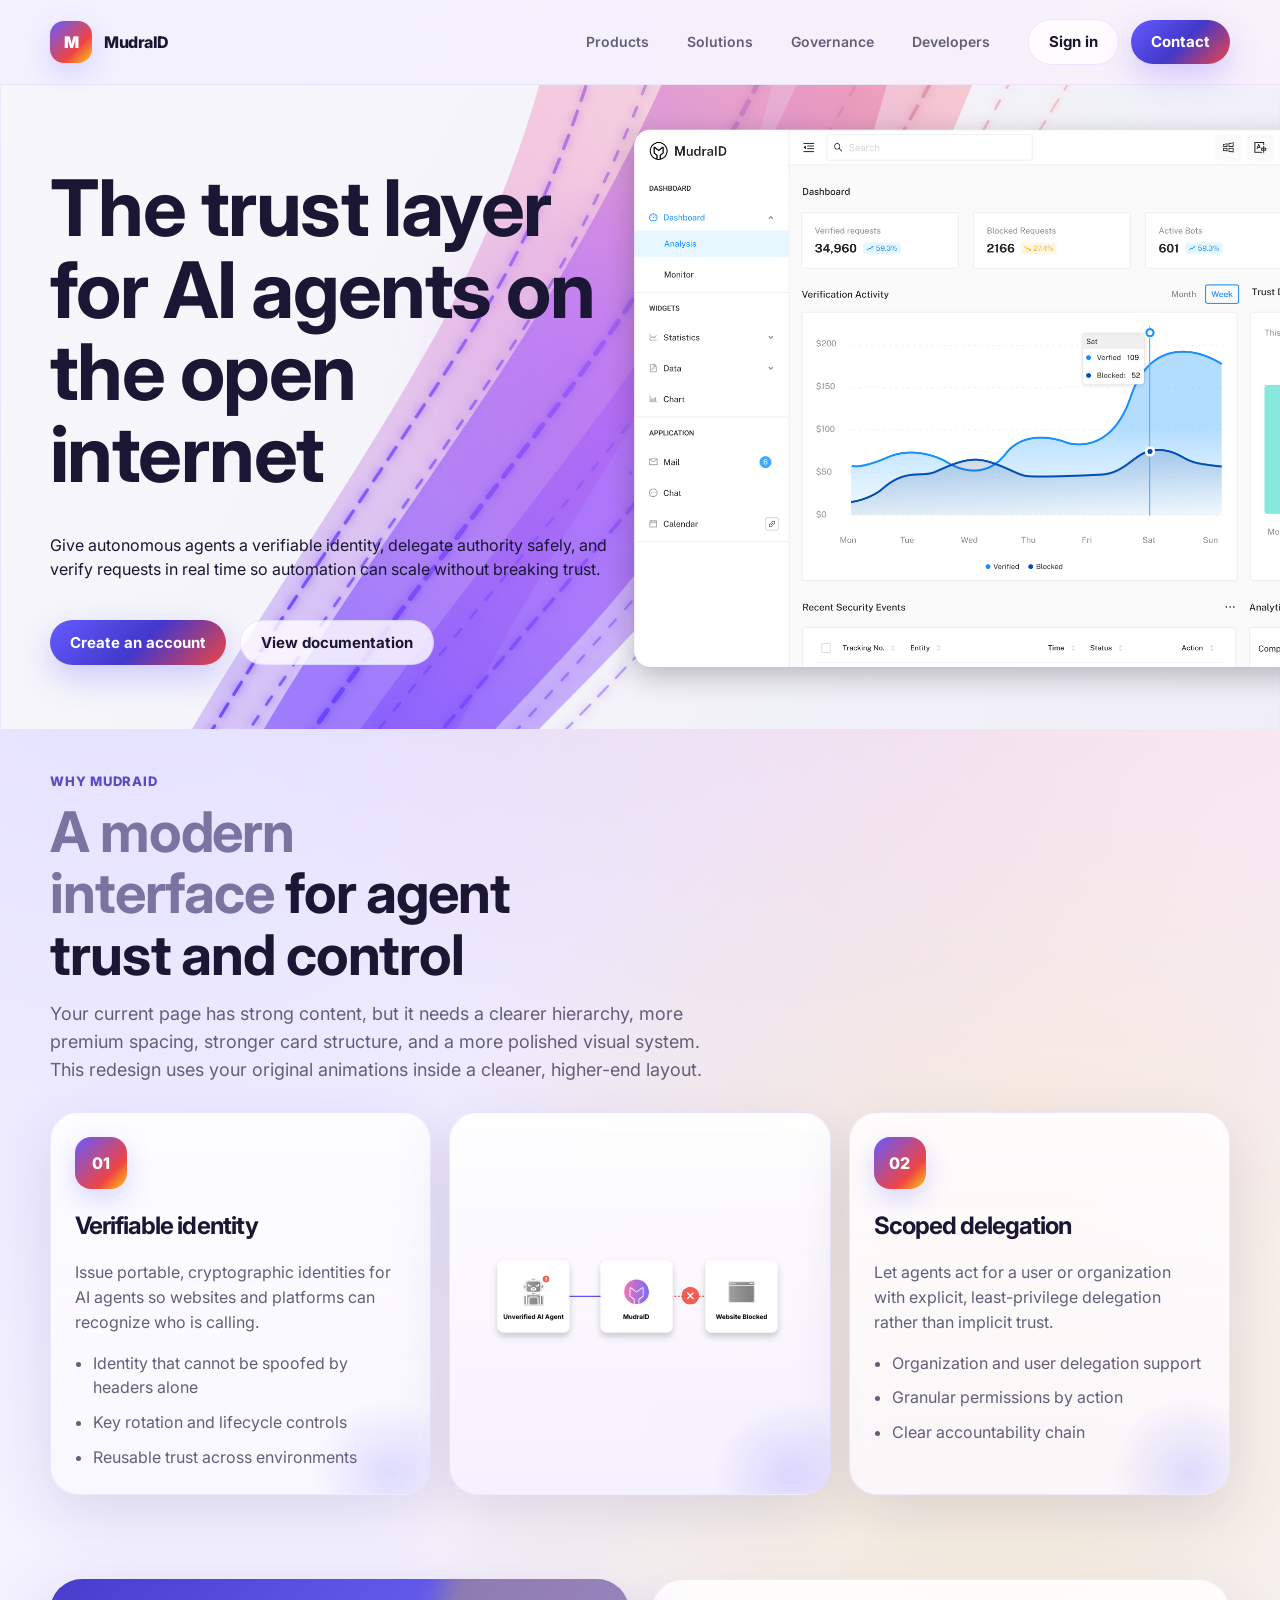
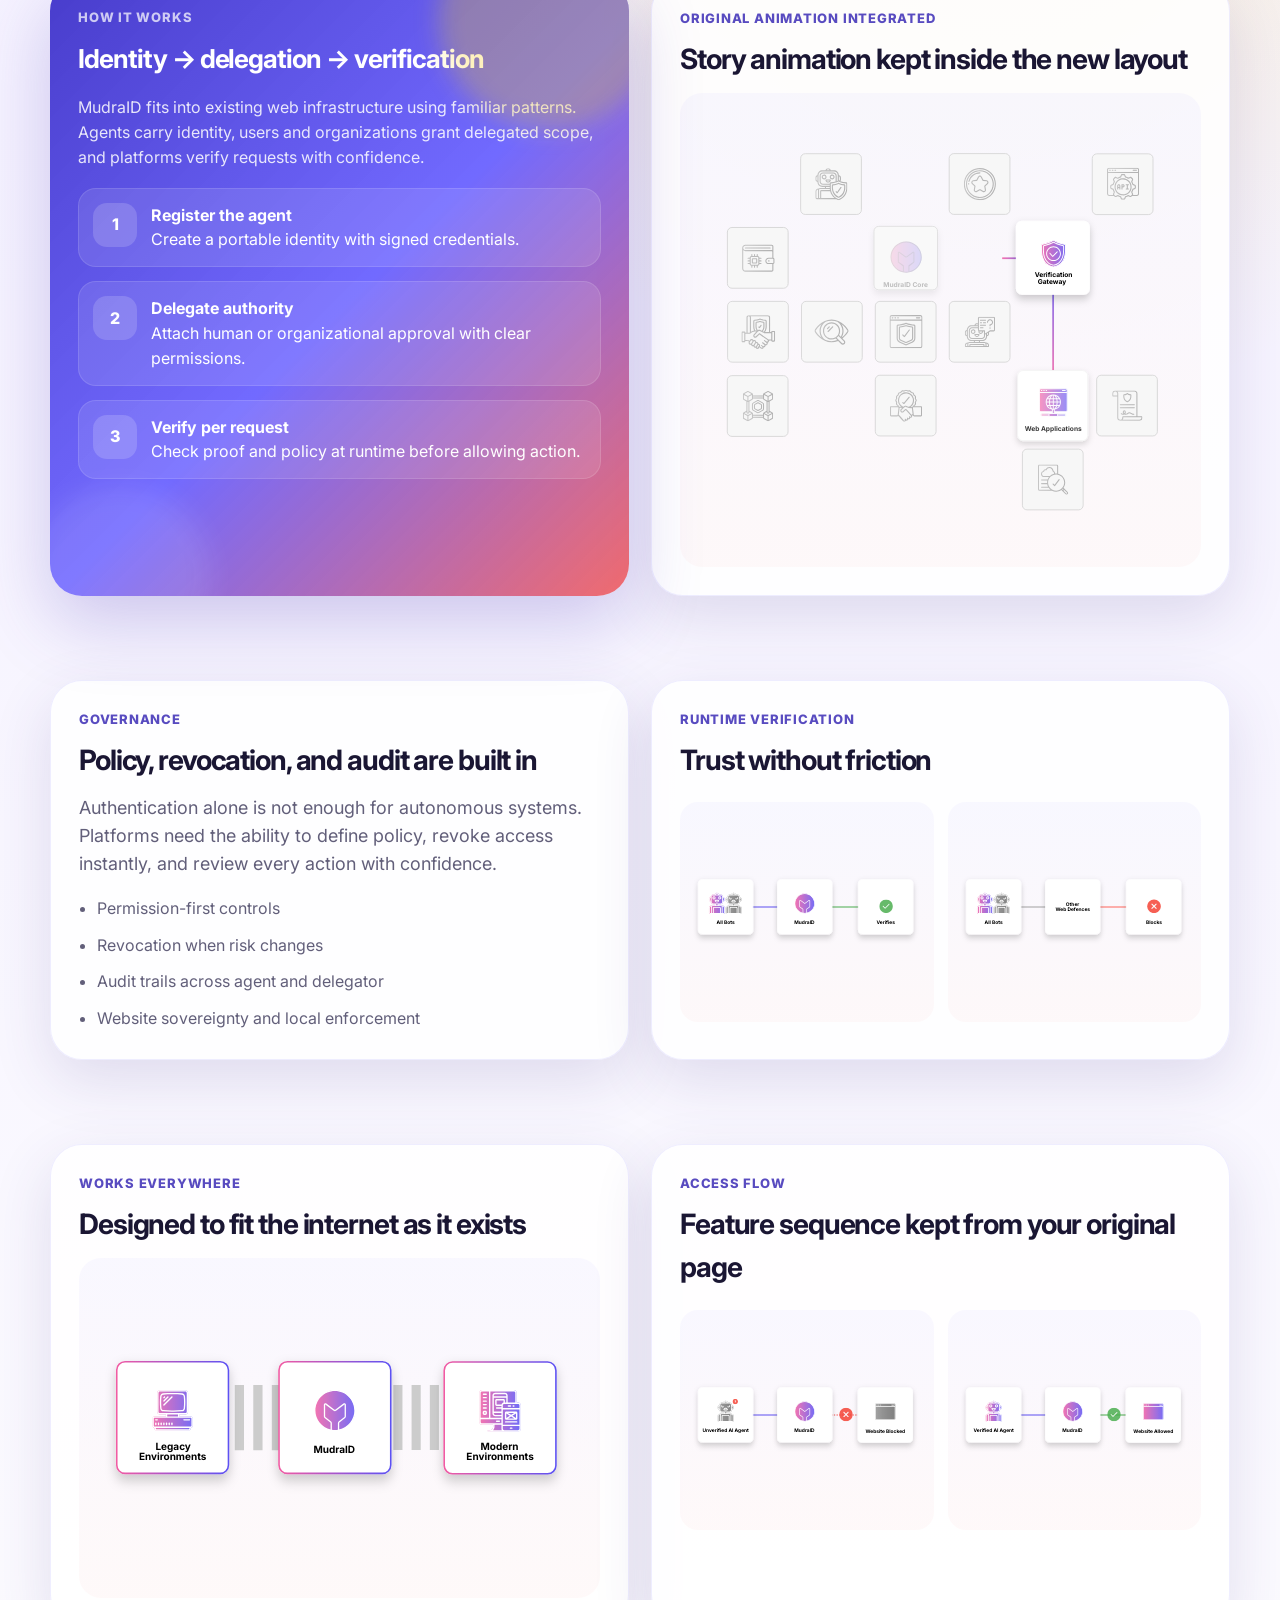
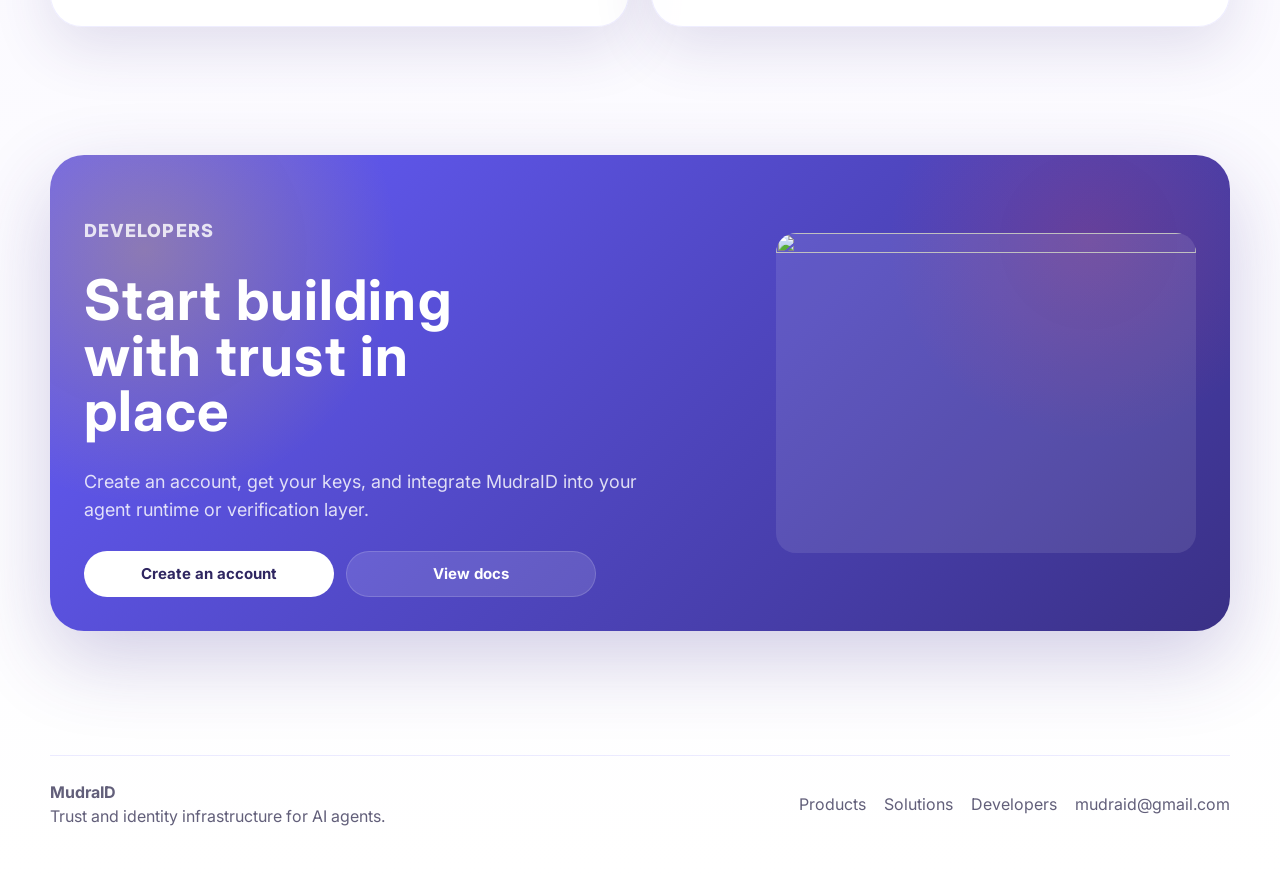
==== index.html @ 8b779e25 "add vesion 2" ====
<!DOCTYPE html>
<html lang="en">
<head>
  <meta charset="UTF-8" />
  <meta name="viewport" content="width=device-width, initial-scale=1.0" />
  <title>MudraID – Trust and identity infrastructure for AI agents</title>
  <meta name="description" content="Enable autonomous systems to prove who they are, what they can do, and who they represent." />
  <link rel="preconnect" href="https://fonts.googleapis.com">
  <link rel="preconnect" href="https://fonts.gstatic.com" crossorigin>
  <link href="https://fonts.googleapis.com/css2?family=Inter:wght@400;500;600;700;800;900&display=swap" rel="stylesheet">
  <link rel="stylesheet" href="new_css.css">
</head>
<body>
  <div class="site-shell">
    <div class="grid-lines" aria-hidden="true"></div>

    <header class="site-header">
      <div class="container site-header-inner">
        <a href="#" class="brand" aria-label="MudraID home">
          <span class="brand-mark">M</span>
          <span>MudraID</span>
        </a>

        <nav class="nav" aria-label="Main navigation">
          <a href="#products">Products</a>
          <a href="#solutions">Solutions</a>
          <a href="#governance">Governance</a>
          <a href="#developers">Developers</a>
        </nav>

        <div class="nav-actions">
          <a href="#signin" class="btn btn-secondary">Sign in</a>
          <a href="#contact" class="btn btn-primary">Contact</a>
        </div>
      </div>
    </header>

    <main>
      <section class="hero">
        <div class="hero-bg-ribbons" aria-hidden="true">
          <img src="modern_hero_ribbons.svg" alt="">
        </div>
        <img src="Frame 808 (4).png" alt="" class="hero-image-right" aria-hidden="true">
        <div class="container hero-layout">
          <div>
            <!-- <span class="eyebrow">AI Agent Identity Infrastructure</span> -->
            <h1>The trust layer for AI agents on the open internet</h1>
            <p class="lead">Give autonomous agents a verifiable identity, delegate authority safely, and verify requests in real time so automation can scale without breaking trust.</p>

            <div class="hero-actions">
              <a href="#signup" class="btn btn-primary">Create an account</a>
              <a href="#docs" class="btn btn-secondary">View documentation</a>
            </div>

            <!-- <div class="hero-proof">
              <div class="proof-card">
                <strong>Identity</strong>
                <span>Cryptographic identity for every agent</span>
              </div>
              <div class="proof-card">
                <strong>Delegation</strong>
                <span>Scoped authority for users and orgs</span>
              </div>
              <div class="proof-card">
                <strong>Verification</strong>
                <span>Signed, auditable requests at runtime</span>
              </div>
            </div> -->
          </div>


        </div>
      </section>

      <section class="section" id="products">
        <div class="container">
          <div class="section-head">
            <p class="section-kicker">Why MudraID</p>
            <h2><span class="light">A modern interface</span> for agent trust and control</h2>
            <p class="section-copy">Your current page has strong content, but it needs a clearer hierarchy, more premium spacing, stronger card structure, and a more polished visual system. This redesign uses your original animations inside a cleaner, higher-end layout.</p>
          </div>

          <div class="feature-grid">
            <article class="feature-card">
              <div class="feature-icon">01</div>
              <h3>Verifiable identity</h3>
              <p>Issue portable, cryptographic identities for AI agents so websites and platforms can recognize who is calling.</p>
              <ul>
                <li>Identity that cannot be spoofed by headers alone</li>
                <li>Key rotation and lifecycle controls</li>
                <li>Reusable trust across environments</li>
              </ul>
            </article>

            <article class="feature-card feature-card-visual">
              <object data="assets/animations/Section%203%20A.svg" type="image/svg+xml" class="feature-inline-animation" aria-label="Unverified AI Agent to MudraID to Website Allowed flow diagram"></object>
            </article>

            <article class="feature-card">
              <div class="feature-icon">02</div>
              <h3>Scoped delegation</h3>
              <p>Let agents act for a user or organization with explicit, least-privilege delegation rather than implicit trust.</p>
              <ul>
                <li>Organization and user delegation support</li>
                <li>Granular permissions by action</li>
                <li>Clear accountability chain</li>
              </ul>
            </article>
          </div>
        </div>
      </section>

      <section class="section" id="solutions">
        <div class="container split">
          <div class="showcase">
            <p class="section-kicker" style="color: rgba(255,255,255,0.72); margin-bottom: 12px;">How it works</p>
            <h3>Identity → delegation → verification</h3>
            <p>MudraID fits into existing web infrastructure using familiar patterns. Agents carry identity, users and organizations grant delegated scope, and platforms verify requests with confidence.</p>
            <div class="steps">
              <div class="step">
                <div class="step-no">1</div>
                <div>
                  <strong>Register the agent</strong>
                  <div>Create a portable identity with signed credentials.</div>
                </div>
              </div>
              <div class="step">
                <div class="step-no">2</div>
                <div>
                  <strong>Delegate authority</strong>
                  <div>Attach human or organizational approval with clear permissions.</div>
                </div>
              </div>
              <div class="step">
                <div class="step-no">3</div>
                <div>
                  <strong>Verify per request</strong>
                  <div>Check proof and policy at runtime before allowing action.</div>
                </div>
              </div>
            </div>
          </div>

          <div class="panel panel-animation">
            <p class="section-kicker">Original animation integrated</p>
            <h3>Story animation kept inside the new layout</h3>
            <object data="assets/animations/Story%201%2C2%2C3%20Desktop.svg" type="image/svg+xml" class="section-animation-large section-animation-desktop" aria-label="MudraID Core and Verification Gateway diagram"></object>
            <object data="assets/animations/Story%201%2C2%20Tablet.svg" type="image/svg+xml" class="section-animation-large section-animation-tablet" aria-hidden="true"></object>
            <object data="assets/animations/Story%201%20Mobile.svg" type="image/svg+xml" class="section-animation-large section-animation-mobile" aria-hidden="true"></object>
          </div>
        </div>
      </section>

      <section class="section" id="governance">
        <div class="container split">
          <div class="panel">
            <p class="section-kicker">Governance</p>
            <h3>Policy, revocation, and audit are built in</h3>
            <p class="section-copy">Authentication alone is not enough for autonomous systems. Platforms need the ability to define policy, revoke access instantly, and review every action with confidence.</p>
            <ul>
              <li>Permission-first controls</li>
              <li>Revocation when risk changes</li>
              <li>Audit trails across agent and delegator</li>
              <li>Website sovereignty and local enforcement</li>
            </ul>
          </div>

          <div class="panel panel-animation">
            <p class="section-kicker">Runtime verification</p>
            <h3>Trust without friction</h3>
            <div class="dual-animation-grid">
              <object data="assets/animations/Section%206%20A.svg" type="image/svg+xml" class="section-animation-half" aria-label="All Bots to MudraID to Verifies flow diagram"></object>
              <object data="assets/animations/Section%206%20B.svg" type="image/svg+xml" class="section-animation-half" aria-label="All Bots to MudraID to Verifies flow diagram"></object>
            </div>
          </div>
        </div>
      </section>

      <section class="section">
        <div class="container split">
          <div class="panel panel-animation">
            <p class="section-kicker">Works everywhere</p>
            <h3>Designed to fit the internet as it exists</h3>
            <object data="assets/animations/Section%205.svg" type="image/svg+xml" class="section-animation-large" aria-label="Legacy Environments to MudraID to Modern Environments flow diagram"></object>
          </div>

          <div class="panel panel-animation">
            <p class="section-kicker">Access flow</p>
            <h3>Feature sequence kept from your original page</h3>
            <div class="dual-animation-grid">
              <object data="assets/animations/Section%203%20A.svg" type="image/svg+xml" class="section-animation-half" aria-label="Unverified AI Agent to MudraID to Website Allowed flow diagram"></object>
              <object data="assets/animations/Section%203%20B.svg" type="image/svg+xml" class="section-animation-half" aria-label="MudraID to Website Allowed flow diagram"></object>
            </div>
          </div>
        </div>
      </section>

      <section class="section" id="developers">
        <div class="container">
          <div class="cta">
            <div class="cta-inner">
              <div class="cta-left">
                <p class="section-kicker cta-kicker">Developers</p>
                <h2>Start building with trust in place</h2>
                <p class="cta-copy">Create an account, get your keys, and integrate MudraID into your agent runtime or verification layer.</p>
                <div class="cta-actions">
                  <a href="#signup" class="btn btn-cta-primary">Create an account</a>
                  <a href="#docs" class="btn btn-cta-secondary">View docs</a>
                </div>
              </div>
              <div class="cta-placeholder" aria-hidden="true">
                <img src="https://placehold.co/420x320/f0eff8/635bff?text=Image" alt="">
              </div>
            </div>
          </div>
        </div>
      </section>
    </main>

    <footer class="footer" id="contact">
      <div class="container footer-inner">
        <div>
          <strong>MudraID</strong>
          <div>Trust and identity infrastructure for AI agents.</div>
        </div>
        <div class="footer-links">
          <a href="#products">Products</a>
          <a href="#solutions">Solutions</a>
          <a href="#developers">Developers</a>
          <a href="mailto:mudraid@gmail.com">mudraid@gmail.com</a>
        </div>
      </div>
    </footer>
  </div>
</body>
</html>
---- new_css.css ----
:root {
  --bg: #f7f4ff;
  --surface: rgba(255,255,255,0.76);
  --surface-strong: #ffffff;
  --text: #1a1633;
  --muted: #625f7a;
  --line: rgba(98, 95, 122, 0.16);
  --purple: #635bff;
  --purple-dark: #4338ca;
  --red: #ef4444;
  --yellow: #facc15;
  --yellow-soft: #fff6c8;
  --shadow: 0 20px 60px rgba(63, 48, 130, 0.14);
  --radius-lg: 28px;
  --radius-md: 20px;
  --radius-sm: 14px;
  --max: 1180px;
  --nav-h: 84px;
}

* { box-sizing: border-box; }
html { scroll-behavior: smooth; }
body {
  margin: 0;
  font-family: 'Inter', sans-serif;
  color: var(--text);
  background:
    radial-gradient(circle at 12% 12%, rgba(99,91,255,0.16), transparent 28%),
    radial-gradient(circle at 85% 10%, rgba(239,68,68,0.14), transparent 24%),
    radial-gradient(circle at 78% 34%, rgba(250,204,21,0.18), transparent 22%),
    linear-gradient(180deg, #fbf9ff 0%, #f5f2ff 42%, #ffffff 100%);
  line-height: 1.55;
}

img { max-width: 100%; display: block; }
a { color: inherit; text-decoration: none; }

.container {
  width: min(calc(100% - 32px), var(--max));
  margin: 0 auto;
}

.site-shell {
  position: relative;
  overflow: clip;
}

.grid-lines {
  position: fixed;
  inset: 0;
  pointer-events: none;
  opacity: 0.45;
  background-image:
    linear-gradient(to right, transparent 0, transparent calc(25% - 1px), rgba(99,91,255,0.08) calc(25% - 1px), rgba(99,91,255,0.08) 25%, transparent 25%, transparent calc(50% - 1px), rgba(99,91,255,0.08) calc(50% - 1px), rgba(99,91,255,0.08) 50%, transparent 50%, transparent calc(75% - 1px), rgba(99,91,255,0.08) calc(75% - 1px), rgba(99,91,255,0.08) 75%, transparent 75%);
  mask-image: linear-gradient(180deg, rgba(0,0,0,0.6), rgba(0,0,0,0.15) 55%, transparent 100%);
}

.site-header {
  position: sticky;
  top: 0;
  z-index: 30;
  backdrop-filter: blur(16px);
  background: rgba(247, 244, 255, 0.72);
  border-bottom: 1px solid rgba(99, 91, 255, 0.08);
}

.site-header-inner {
  min-height: var(--nav-h);
  display: flex;
  align-items: center;
  justify-content: space-between;
  gap: 24px;
}

.brand {
  display: inline-flex;
  align-items: center;
  gap: 12px;
  font-weight: 800;
  letter-spacing: -0.03em;
}

.brand-mark {
  width: 42px;
  height: 42px;
  border-radius: 14px;
  display: grid;
  place-items: center;
  background: linear-gradient(135deg, var(--purple), var(--red) 65%, var(--yellow));
  color: white;
  box-shadow: 0 10px 30px rgba(99,91,255,0.24);
  font-weight: 900;
}

.nav {
  display: flex;
  align-items: center;
  gap: 10px;
  flex-wrap: wrap;
  margin-left: auto;
}

.nav a {
  color: var(--muted);
  font-size: 14px;
  font-weight: 600;
  padding: 10px 14px;
  border-radius: 999px;
  transition: 180ms ease;
}

.nav a:hover { background: rgba(99,91,255,0.08); color: var(--text); }

.nav-actions {
  display: flex;
  align-items: center;
  gap: 12px;
}

.btn {
  display: inline-flex;
  align-items: center;
  justify-content: center;
  gap: 10px;
  padding: 10px 20px;
  border-radius: 999px;
  font-weight: 700;
  font-size: 15px;
  transition: transform 180ms ease, box-shadow 180ms ease, background 180ms ease;
}

.btn:hover {
  transform: translateY(-1px);
  box-shadow: 0 10px 24px rgba(38, 28, 93, 0.12);
}

.btn-primary {
  color: #fff;
  background: linear-gradient(135deg, var(--purple), var(--purple-dark) 52%, var(--red));
  box-shadow: 0 12px 32px rgba(99, 91, 255, 0.28);
}

.btn-secondary {
  color: var(--text);
  background: rgba(255,255,255,0.8);
  border: 1px solid rgba(99, 91, 255, 0.12);
}

.hero {
  padding: 64px 0 34px;
  position: relative;
  overflow: hidden;
}

.hero-bg-ribbons {
  position: absolute;
  inset: 0;
  z-index: 0;
  pointer-events: none;
}

.hero-bg-ribbons img {
  width: 100%;
  height: 100%;
  object-fit: cover;
  object-position: center;
}

.hero .container {
  position: relative;
  z-index: 1;
}

.hero-image-right {
  position: absolute;
  right: 0;
  top: 50%;
  transform: translateY(-50%);
  height: auto;
  max-height: min(85vh, 720px);
  width: auto;
  max-width: min(55vw, 680px);
  z-index: 1;
  pointer-events: none;
}

.hero-layout {
  display: grid;
  grid-template-columns: 1.05fr 0.95fr;
  gap: 48px;
  align-items: center;
}

.eyebrow {
  display: inline-flex;
  align-items: center;
  gap: 10px;
  padding: 8px 14px;
  border-radius: 999px;
  font-weight: 700;
  font-size: 13px;
  color: #4d3fb4;
  background: rgba(99, 91, 255, 0.1);
  border: 1px solid rgba(99, 91, 255, 0.12);
}

.eyebrow::before {
  content: "";
  width: 10px;
  height: 10px;
  border-radius: 999px;
  background: linear-gradient(135deg, var(--purple), var(--red));
  box-shadow: 0 0 0 6px rgba(99, 91, 255, 0.08);
}

h1 {
  margin: 18px 0 18px;
  font-size: clamp(44px, 8vw, 78px);
  line-height: 1.05;
  letter-spacing: -0.02em;
  max-width: 12ch;
}

.hero p.lead {
  font-size: 16px;
  /* color: var(--muted); */
  max-width: 60ch;
  margin: 38px 0;
}

.hero-actions {
  display: flex;
  gap: 14px;
  flex-wrap: wrap;
  margin-bottom: 30px;
}

.hero-proof {
  display: grid;
  grid-template-columns: repeat(3, minmax(0, 1fr));
  gap: 14px;
  max-width: 720px;
}

.proof-card {
  background: rgba(255,255,255,0.64);
  border: 1px solid rgba(99,91,255,0.12);
  border-radius: var(--radius-md);
  padding: 16px 18px;
  box-shadow: var(--shadow);
  backdrop-filter: blur(12px);
}

.proof-card strong {
  display: block;
  font-size: 26px;
  letter-spacing: -0.04em;
  margin-bottom: 2px;
}

.proof-card span {
  color: var(--muted);
  font-size: 14px;
  font-weight: 500;
}

.hero-panel {
  position: relative;
  isolation: isolate;
  min-height: 620px;
  display: flex;
  align-items: center;
  justify-content: center;
}

.hero-bg-anim {
  position: absolute;
  pointer-events: none;
  opacity: 0.95;
  z-index: 0;
}

.hero-bg-top {
  inset: -20px 0 auto auto;
  width: min(520px, 100%);
  height: auto;
}

.hero-bg-bottom {
  inset: auto auto -30px -20px;
  width: min(520px, 100%);
  height: auto;
}

.hero-bg-bottom-mobile {
  display: none;
  inset: auto 0 -10px 0;
  width: 100%;
  height: auto;
}

.dashboard {
  border-radius: 30px;
  overflow: hidden;
  background: linear-gradient(180deg, rgba(255,255,255,0.95), rgba(246,243,255,0.86));
  border: 1px solid rgba(99,91,255,0.14);
  box-shadow: 0 24px 70px rgba(59, 48, 126, 0.18);
}

.dashboard-topbar {
  padding: 18px 20px;
  display: flex;
  justify-content: space-between;
  align-items: center;
  border-bottom: 1px solid rgba(99,91,255,0.1);
  background: linear-gradient(90deg, rgba(255,255,255,0.9), rgba(250,204,21,0.12));
}

.traffic {
  display: flex;
  gap: 8px;
}

.traffic span {
  width: 11px;
  height: 11px;
  border-radius: 999px;
  background: #ddd;
}

.traffic span:nth-child(1) { background: #ff6a6a; }
.traffic span:nth-child(2) { background: #ffd84f; }
.traffic span:nth-child(3) { background: #7c7cff; }

.dashboard-body {
  padding: 22px;
  display: grid;
  gap: 18px;
  background:
    linear-gradient(180deg, rgba(255,255,255,0.45), rgba(99,91,255,0.04)),
    radial-gradient(circle at top right, rgba(239,68,68,0.08), transparent 28%);
}

.dashboard-grid {
  display: grid;
  grid-template-columns: 1.35fr 0.9fr;
  gap: 16px;
}

.card {
  background: rgba(255,255,255,0.82);
  border: 1px solid rgba(99,91,255,0.1);
  border-radius: 22px;
  padding: 18px;
  box-shadow: 0 14px 34px rgba(69, 53, 151, 0.08);
}

.card h3 {
  margin: 0 0 10px;
  font-size: 16px;
  letter-spacing: -0.03em;
}

.muted { color: var(--muted); }

.identity-list,
.activity-list,
.policy-list {
  display: grid;
  gap: 12px;
}

.identity-item,
.activity-item,
.policy-item {
  display: flex;
  justify-content: space-between;
  gap: 12px;
  align-items: center;
  padding: 14px;
  border-radius: 16px;
  background: linear-gradient(180deg, rgba(99,91,255,0.05), rgba(239,68,68,0.04));
  border: 1px solid rgba(99,91,255,0.08);
}

.badge {
  display: inline-flex;
  align-items: center;
  gap: 8px;
  padding: 8px 12px;
  border-radius: 999px;
  font-size: 12px;
  font-weight: 700;
}

.badge-success {
  background: rgba(99,91,255,0.1);
  color: #4639c8;
}

.badge-warn {
  background: rgba(250,204,21,0.22);
  color: #7a5b00;
}

.badge-risk {
  background: rgba(239,68,68,0.12);
  color: #b42318;
}

.section {
  padding: 42px 0;
}

.section-head {
  max-width: 760px;
  margin-bottom: 28px;
}

.section-kicker {
  margin: 0 0 10px;
  color: #584bc0;
  font-size: 13px;
  font-weight: 800;
  letter-spacing: 0.06em;
  text-transform: uppercase;
}

.section h2 {
  margin: 0 0 14px;
  font-size: clamp(34px, 5vw, 56px);
  line-height: 1.1;
  letter-spacing: -0.02em;
  max-width: 13ch;
}

.section h2 .light { color: #7b74a1; font-weight: 700; }
.section-copy {
  font-size: 18px;
  color: var(--muted);
  max-width: 60ch;
  margin: 0;
}

.feature-grid {
  display: grid;
  grid-template-columns: repeat(3, minmax(0, 1fr));
  gap: 18px;
}

.feature-card {
  position: relative;
  min-height: 290px;
  padding: 24px;
  border-radius: 28px;
  background: linear-gradient(180deg, rgba(255,255,255,0.86), rgba(250,248,255,0.82));
  border: 1px solid rgba(99,91,255,0.11);
  box-shadow: var(--shadow);
  overflow: hidden;
}

.feature-card-visual {
  display: flex;
  align-items: center;
  justify-content: center;
  min-height: 320px;
  background: linear-gradient(180deg, rgba(255,255,255,0.92), rgba(245,240,255,0.96));
}

.feature-inline-animation {
  width: 100%;
  max-width: 360px;
  min-height: 240px;
  position: relative;
  z-index: 1;
}

.feature-card::after {
  content: "";
  position: absolute;
  inset: auto -40px -60px auto;
  width: 160px;
  height: 160px;
  border-radius: 999px;
  background: radial-gradient(circle, rgba(99,91,255,0.18), transparent 68%);
}

.feature-icon {
  width: 52px;
  height: 52px;
  border-radius: 16px;
  display: grid;
  place-items: center;
  margin-bottom: 18px;
  color: white;
  font-weight: 800;
  background: linear-gradient(135deg, var(--purple), var(--red) 70%, var(--yellow));
  box-shadow: 0 10px 26px rgba(99,91,255,0.24);
}

.feature-card h3 {
  margin: 0 0 10px;
  font-size: 24px;
  letter-spacing: -0.04em;
}

.feature-card p,
.feature-card li {
  color: var(--muted);
}

.feature-card ul {
  margin: 16px 0 0;
  padding-left: 18px;
  display: grid;
  gap: 10px;
}

.split {
  display: grid;
  grid-template-columns: 1fr 1fr;
  gap: 22px;
  align-items: stretch;
}

.showcase {
  background: linear-gradient(135deg, rgba(68,56,202,0.98), rgba(99,91,255,0.9) 52%, rgba(239,68,68,0.78));
  border-radius: 32px;
  padding: 28px;
  color: white;
  box-shadow: 0 26px 70px rgba(78, 61, 182, 0.25);
  position: relative;
  overflow: hidden;
}

.showcase::before,
.showcase::after {
  content: "";
  position: absolute;
  border-radius: 999px;
  filter: blur(12px);
}

.showcase::before {
  width: 220px;
  height: 220px;
  background: rgba(250,204,21,0.28);
  top: -70px;
  right: -30px;
}

.showcase::after {
  width: 180px;
  height: 180px;
  background: rgba(255,255,255,0.1);
  bottom: -70px;
  left: -20px;
}

.showcase h3 {
  margin: 0 0 10px;
  font-size: 26px;
  letter-spacing: -0.04em;
}

.showcase p { color: rgba(255,255,255,0.86); }

.steps {
  display: grid;
  gap: 14px;
  margin-top: 18px;
}

.step {
  display: grid;
  grid-template-columns: 44px 1fr;
  gap: 14px;
  align-items: start;
  padding: 14px;
  border-radius: 18px;
  background: rgba(255,255,255,0.1);
  border: 1px solid rgba(255,255,255,0.12);
}

.step-no {
  width: 44px;
  height: 44px;
  border-radius: 14px;
  background: rgba(255,255,255,0.16);
  display: grid;
  place-items: center;
  font-weight: 800;
}

.panel {
  background: rgba(255,255,255,0.84);
  border: 1px solid rgba(99,91,255,0.1);
  border-radius: 32px;
  padding: 28px;
  box-shadow: var(--shadow);
}

.panel h3 {
  margin: 0 0 12px;
  font-size: 28px;
  letter-spacing: -0.04em;
}

.panel ul {
  margin: 18px 0 0;
  padding-left: 18px;
  display: grid;
  gap: 12px;
  color: var(--muted);
}

.panel-animation {
  display: flex;
  flex-direction: column;
  justify-content: flex-start;
}

.section-animation-large {
  width: 100%;
  min-height: 340px;
  border-radius: 22px;
  background: linear-gradient(180deg, rgba(99,91,255,0.04), rgba(239,68,68,0.03));
}

.dual-animation-grid {
  display: grid;
  grid-template-columns: 1fr 1fr;
  gap: 14px;
  margin-top: 8px;
}

.section-animation-half {
  width: 100%;
  min-height: 220px;
  border-radius: 18px;
  background: linear-gradient(180deg, rgba(99,91,255,0.04), rgba(239,68,68,0.03));
}

.section-animation-tablet,
.section-animation-mobile {
  display: none;
}

.cta {
  margin: 44px 0 64px;
  padding: 34px;
  border-radius: 34px;
  background:
    radial-gradient(circle at 8% 20%, rgba(250,204,21,0.28), transparent 22%),
    radial-gradient(circle at 88% 18%, rgba(239,68,68,0.18), transparent 18%),
    linear-gradient(135deg, rgba(99,91,255,0.98), rgba(54,44,131,0.98));
  color: white;
  box-shadow: 0 28px 80px rgba(65, 49, 148, 0.24);
  overflow: hidden;
  position: relative;
}

.cta-inner {
  display: flex;
  gap: 32px;
  align-items: center;
  justify-content: space-between;
  position: relative;
  z-index: 1;
}

.cta-left {
  flex: 1;
  min-width: 0;
}

.cta-kicker {
  color: rgba(255,255,255,0.72);
  margin-bottom: 12px;
}

.cta h2 {
  margin: 0 0 10px;
  max-width: 12ch;
  font-size: clamp(32px, 5vw, 56px);
  line-height: 0.99;
  letter-spacing: 0.02em;
}

.cta-copy,
.cta p {
  margin: 28px 0;
  color: rgba(255,255,255,0.82);
  max-width: 54ch;
  font-size: 18px;
}

.cta-actions {
  display: flex;
  gap: 12px;
  flex-wrap: wrap;
}

.cta-actions .btn {
  flex: 1;
  max-width: 250px;
}

.btn-cta-primary {
  background: #fff;
  color: #2f2661;
}

.btn-cta-secondary {
  background: rgba(255,255,255,0.12);
  color: #fff;
  border: 1px solid rgba(255,255,255,0.16);
}

.cta-placeholder {
  flex-shrink: 0;
  width: 420px;
  max-width: 100%;
  border-radius: 20px;
  overflow: hidden;
  background: rgba(255,255,255,0.1);
}

.cta-placeholder img {
  display: block;
  width: 100%;
  height: auto;
  aspect-ratio: 420 / 320;
  object-fit: cover;
}

.footer {
  padding: 18px 0 48px;
  color: var(--muted);
}

.footer-inner {
  border-top: 1px solid rgba(99,91,255,0.12);
  padding-top: 24px;
  display: flex;
  justify-content: space-between;
  gap: 20px;
  flex-wrap: wrap;
  align-items: center;
}

.footer-links {
  display: flex;
  gap: 18px;
  flex-wrap: wrap;
}

@media (max-width: 1080px) {
  .hero-layout,
  .split,
  .dashboard-grid,
  .feature-grid {
    grid-template-columns: 1fr;
  }

  .hero-proof {
    grid-template-columns: 1fr;
    max-width: 100%;
  }

  .cta-inner {
    flex-direction: column;
    align-items: flex-start;
  }

  .section-animation-desktop { display: none; }
  .section-animation-tablet { display: block; }
}

@media (max-width: 760px) {
  :root { --nav-h: 72px; }
  .nav { display: none; }
  .site-header-inner { gap: 12px; }
  .hero { padding-top: 34px; }
  h1 { max-width: 100%; }
  .hero p.lead, .section-copy { font-size: 16px; }
  .proof-card strong { font-size: 22px; }
  .feature-card, .panel, .showcase, .cta { padding: 22px; border-radius: 24px; }
  .btn { width: 100%; }
  .hero-actions { flex-direction: column; }
  .nav-actions .btn-secondary { display: none; }
  .footer-inner { flex-direction: column; align-items: flex-start; }
  .hero-panel { min-height: auto; }
  .hero-image-right { display: none; }
  .hero-bg-top,
  .hero-bg-bottom { display: none; }
  .hero-bg-bottom-mobile { display: block; }
  .dual-animation-grid { grid-template-columns: 1fr; }
  .section-animation-tablet { display: none; }
  .section-animation-mobile { display: block; }
}
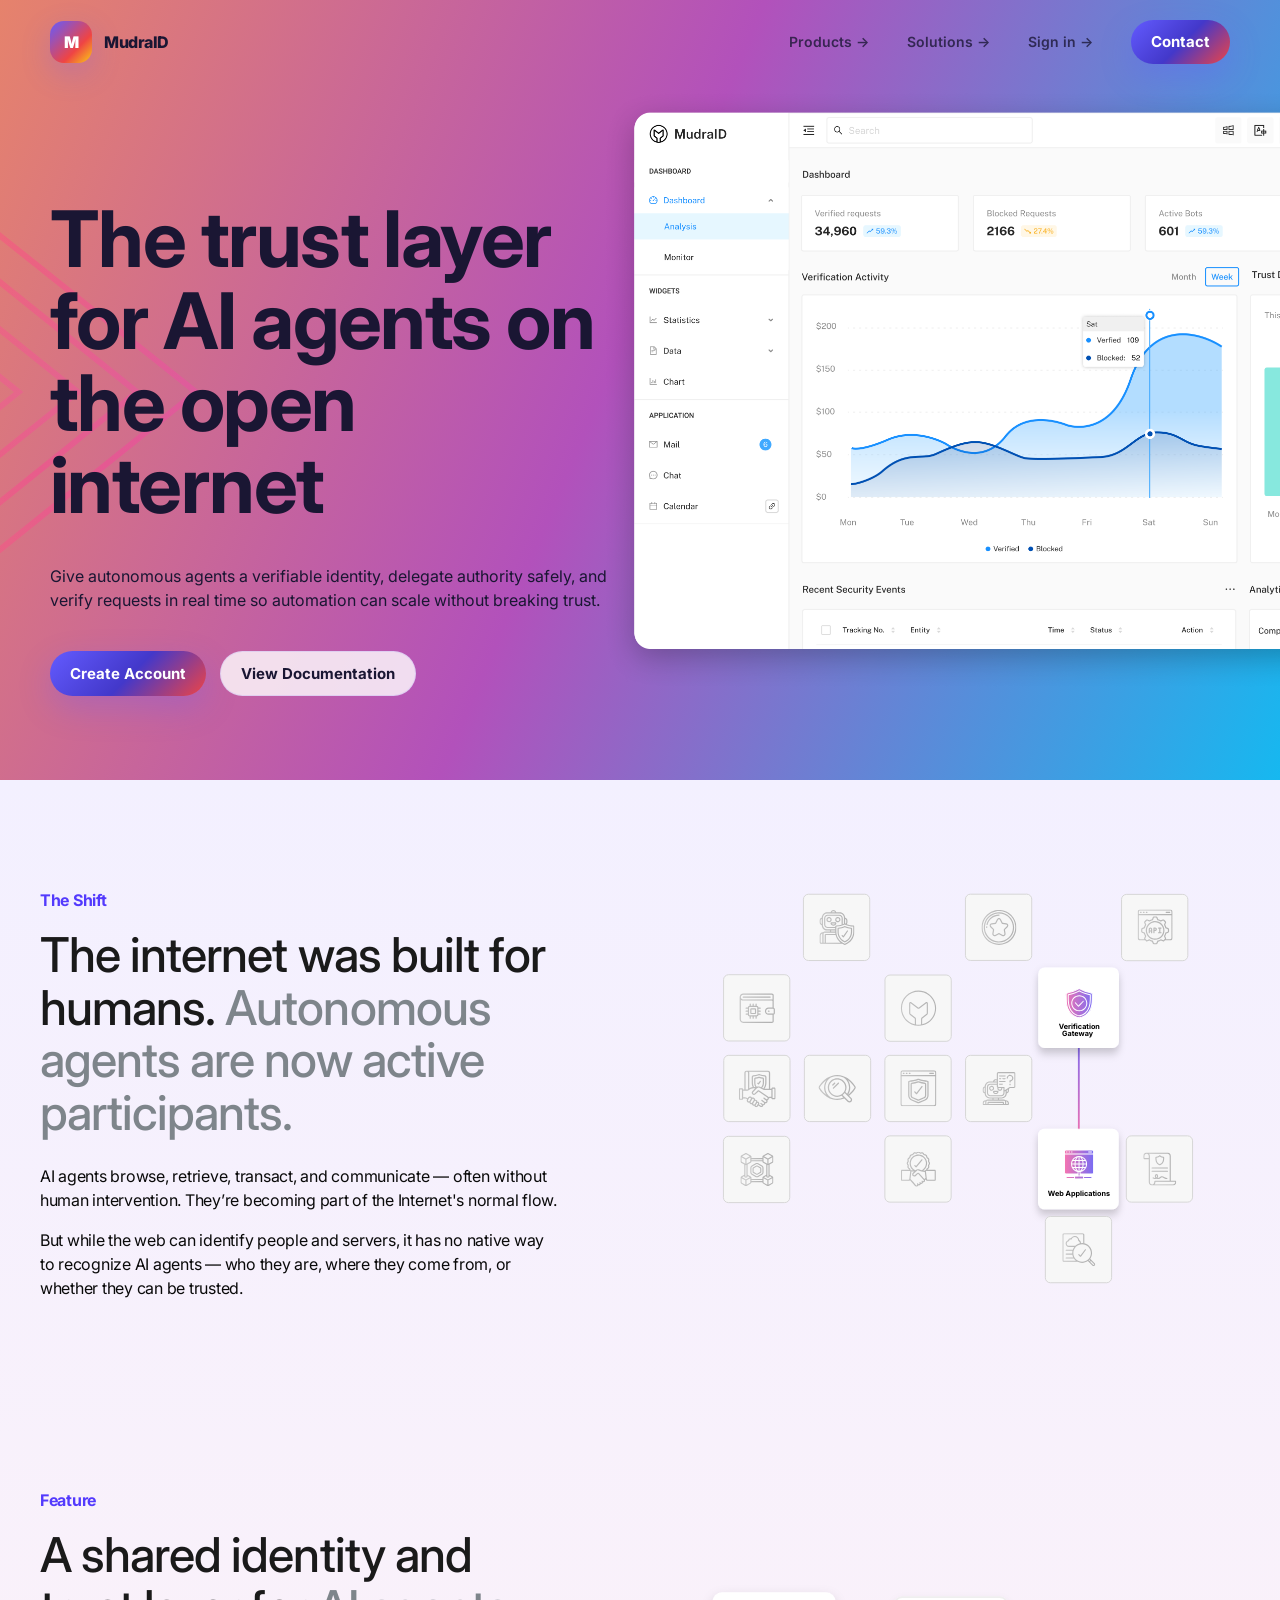
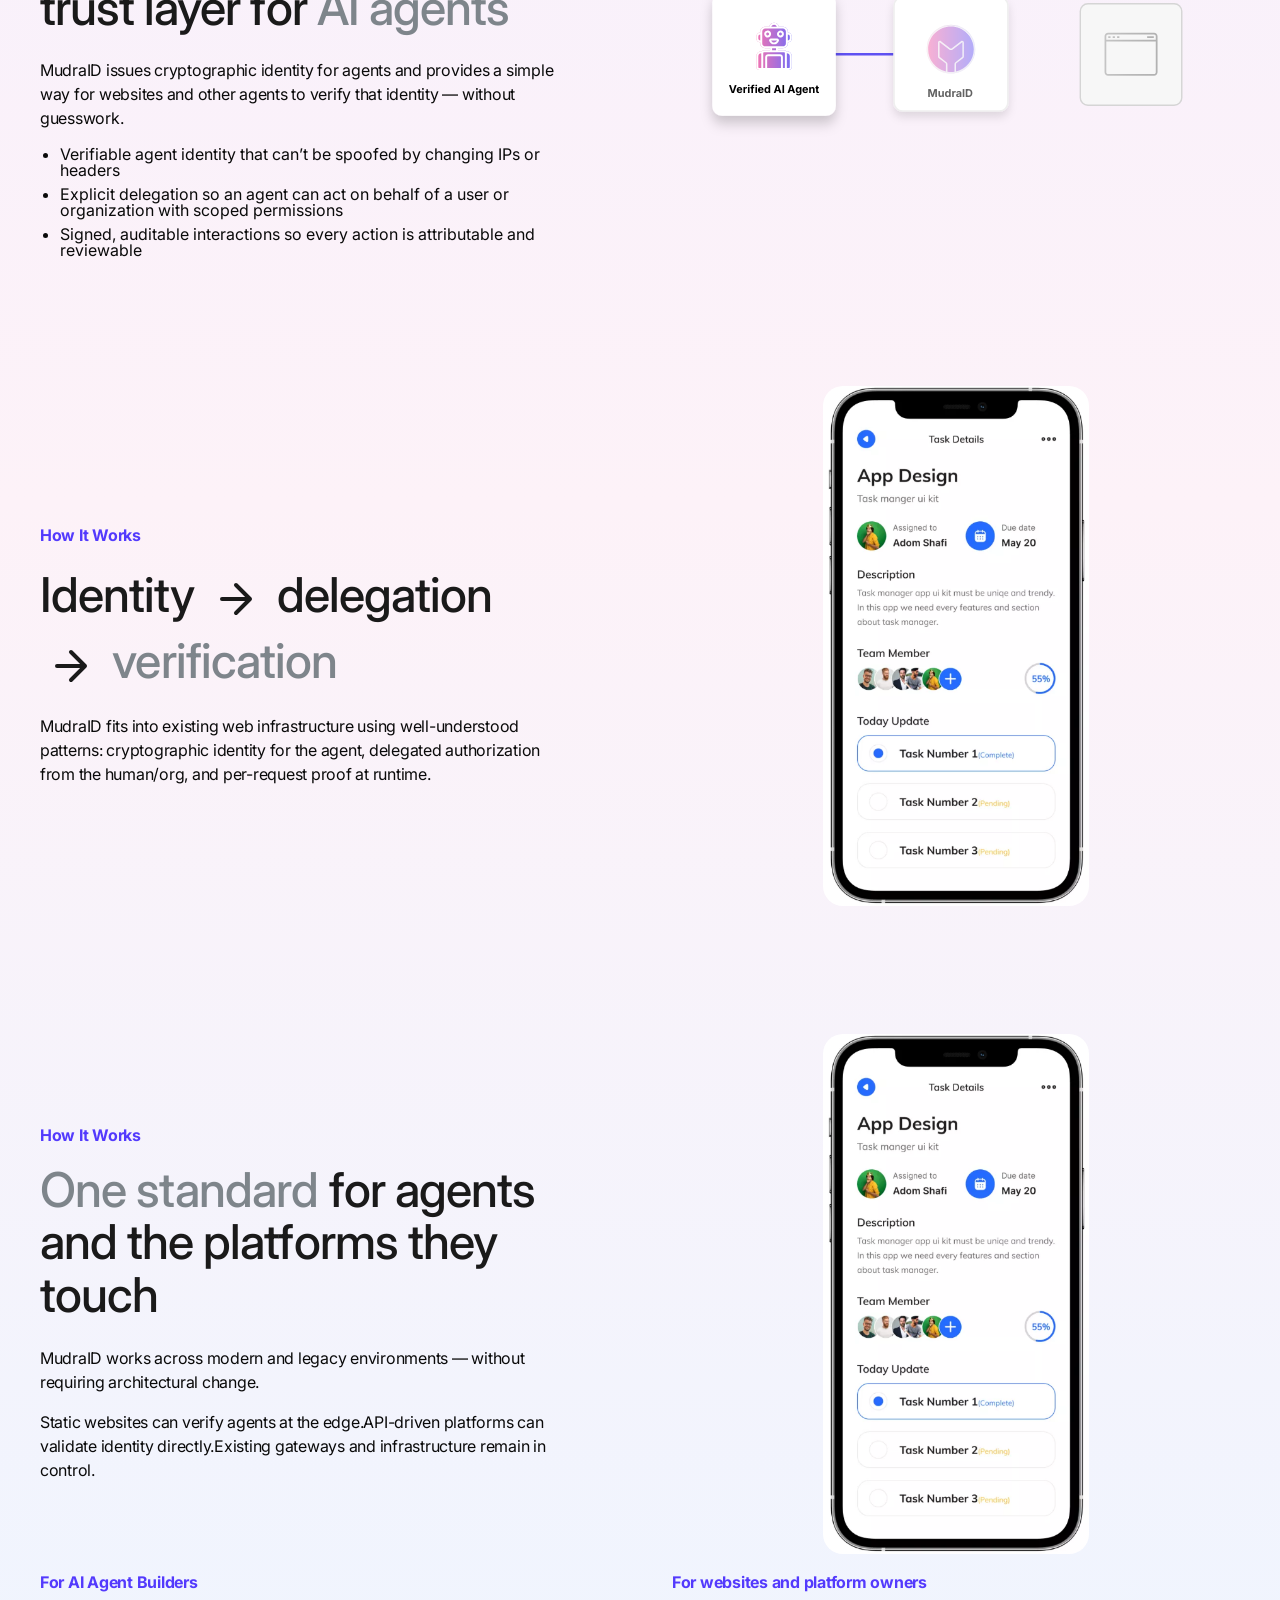
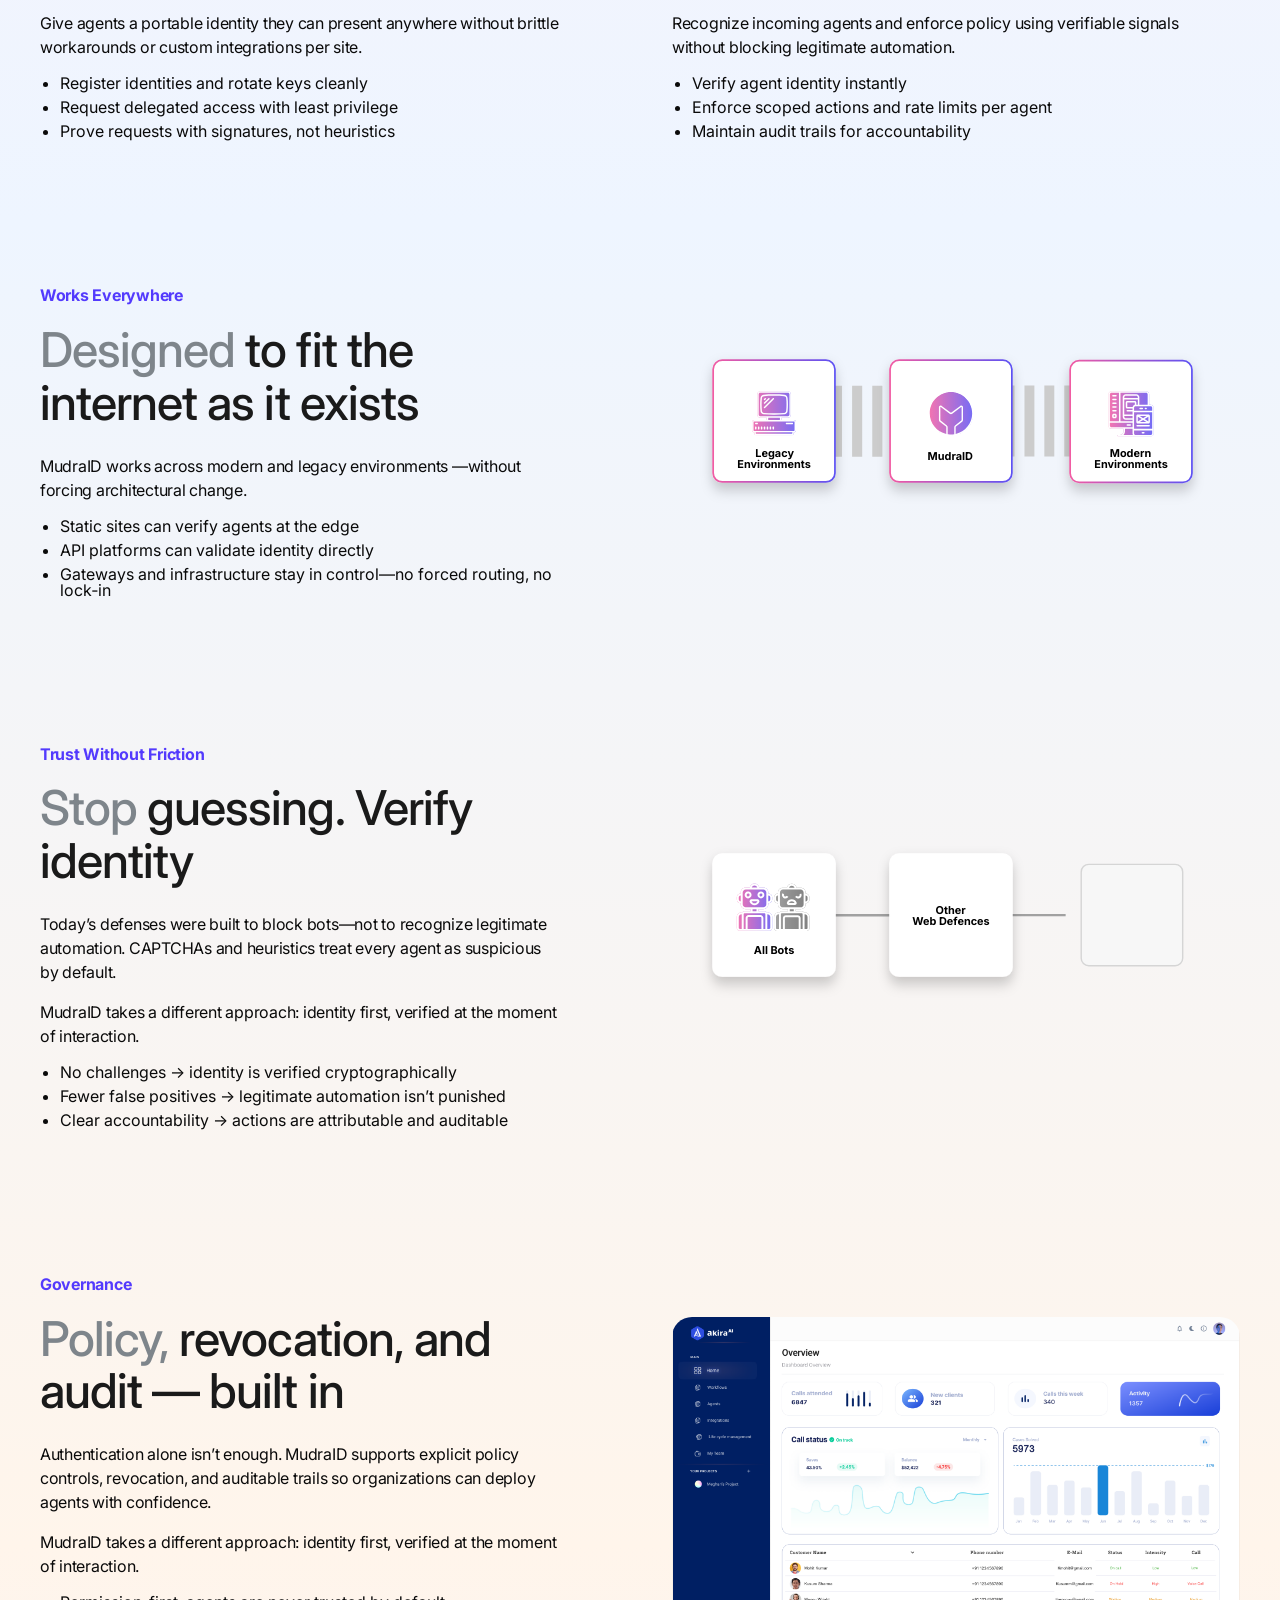
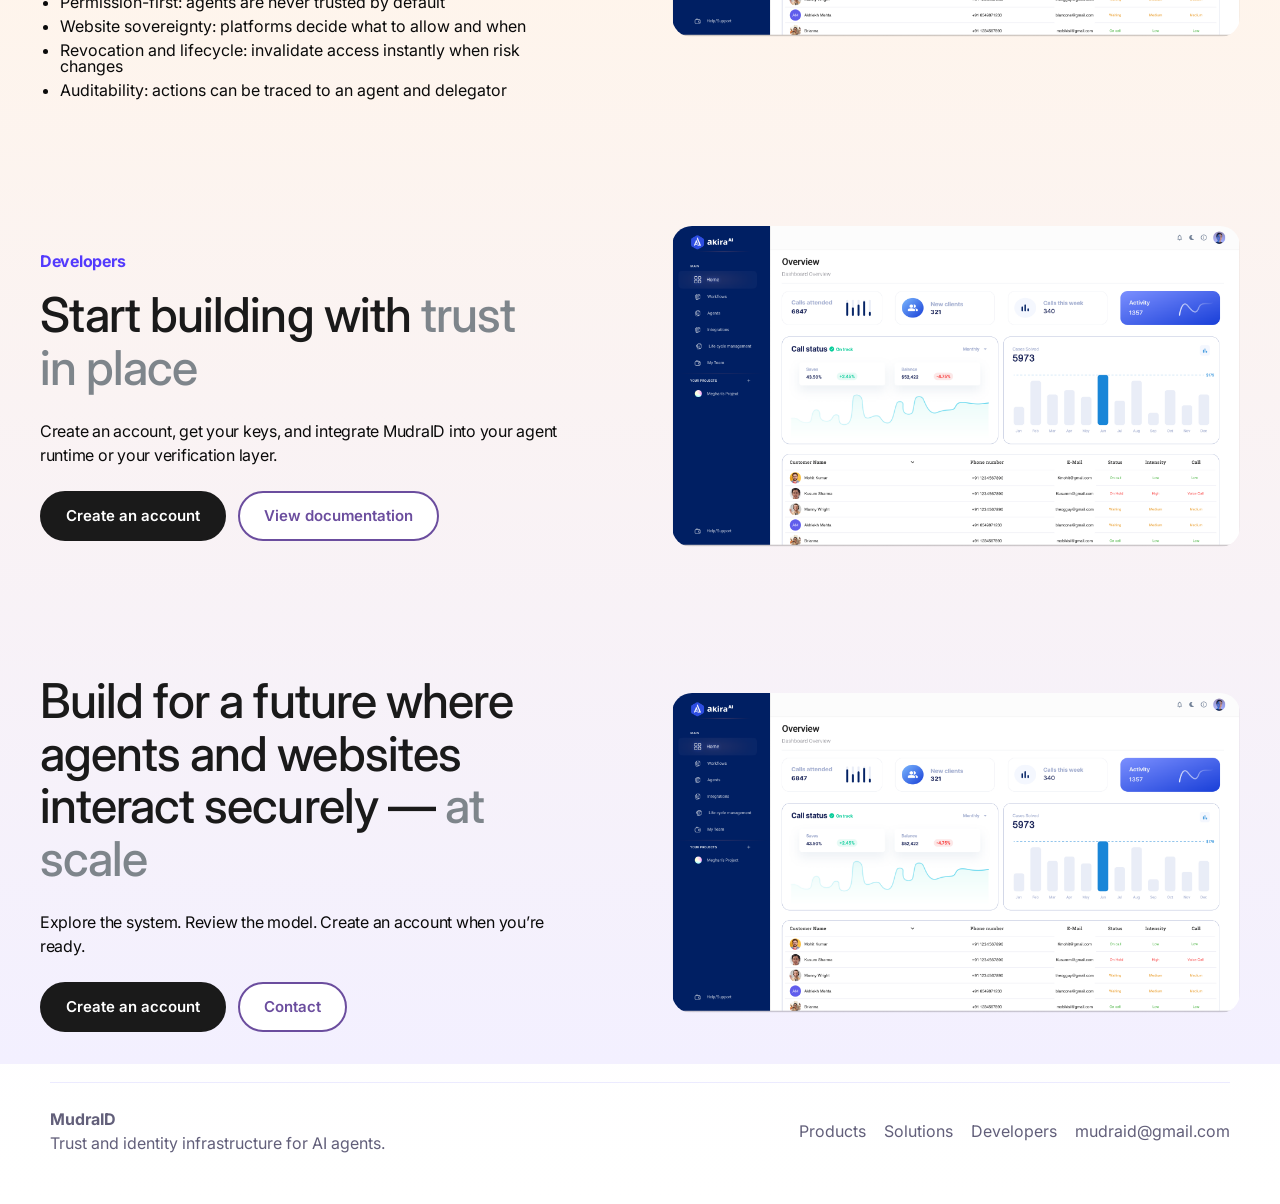
==== commit 6688a1d8: "new css" ====
--- a/index.html
+++ b/index.html
@@ -22,15 +22,14 @@
         </a>
 
         <nav class="nav" aria-label="Main navigation">
-          <a href="#products">Products</a>
-          <a href="#solutions">Solutions</a>
-          <a href="#governance">Governance</a>
-          <a href="#developers">Developers</a>
+          <a href="#">Products →</a>
+          <a href="#">Solutions →</a>
+          <a href="#">Sign in →</a>
         </nav>
 
         <div class="nav-actions">
-          <a href="#signin" class="btn btn-secondary">Sign in</a>
-          <a href="#contact" class="btn btn-primary">Contact</a>
+          <!-- <a href="#" class="btn btn-secondary">Sign in</a> -->
+          <a href="#" class="btn btn-primary">Contact</a>
         </div>
       </div>
     </header>
@@ -38,7 +37,7 @@
     <main>
       <section class="hero">
         <div class="hero-bg-ribbons" aria-hidden="true">
-          <img src="modern_hero_ribbons.svg" alt="">
+          <object data="Hero.svg" type="image/svg+xml" class="hero-bg-svg" aria-hidden="true"></object>
         </div>
         <img src="Frame 808 (4).png" alt="" class="hero-image-right" aria-hidden="true">
         <div class="container hero-layout">
@@ -48,8 +47,8 @@
             <p class="lead">Give autonomous agents a verifiable identity, delegate authority safely, and verify requests in real time so automation can scale without breaking trust.</p>
 
             <div class="hero-actions">
-              <a href="#signup" class="btn btn-primary">Create an account</a>
-              <a href="#docs" class="btn btn-secondary">View documentation</a>
+              <a href="#signup" class="btn btn-primary">Create Account</a>
+              <a href="#docs" class="btn btn-secondary">View Documentation</a>
             </div>
 
             <!-- <div class="hero-proof">
@@ -72,149 +71,259 @@
         </div>
       </section>
 
-      <section class="section" id="products">
-        <div class="container">
-          <div class="section-head">
-            <p class="section-kicker">Why MudraID</p>
-            <h2><span class="light">A modern interface</span> for agent trust and control</h2>
-            <p class="section-copy">Your current page has strong content, but it needs a clearer hierarchy, more premium spacing, stronger card structure, and a more polished visual system. This redesign uses your original animations inside a cleaner, higher-end layout.</p>
-          </div>
-
-          <div class="feature-grid">
-            <article class="feature-card">
-              <div class="feature-icon">01</div>
-              <h3>Verifiable identity</h3>
-              <p>Issue portable, cryptographic identities for AI agents so websites and platforms can recognize who is calling.</p>
-              <ul>
-                <li>Identity that cannot be spoofed by headers alone</li>
-                <li>Key rotation and lifecycle controls</li>
-                <li>Reusable trust across environments</li>
-              </ul>
-            </article>
-
-            <article class="feature-card feature-card-visual">
-              <object data="assets/animations/Section%203%20A.svg" type="image/svg+xml" class="feature-inline-animation" aria-label="Unverified AI Agent to MudraID to Website Allowed flow diagram"></object>
-            </article>
-
-            <article class="feature-card">
-              <div class="feature-icon">02</div>
-              <h3>Scoped delegation</h3>
-              <p>Let agents act for a user or organization with explicit, least-privilege delegation rather than implicit trust.</p>
-              <ul>
-                <li>Organization and user delegation support</li>
-                <li>Granular permissions by action</li>
-                <li>Clear accountability chain</li>
-              </ul>
-            </article>
-          </div>
-        </div>
-      </section>
-
-      <section class="section" id="solutions">
-        <div class="container split">
-          <div class="showcase">
-            <p class="section-kicker" style="color: rgba(255,255,255,0.72); margin-bottom: 12px;">How it works</p>
-            <h3>Identity → delegation → verification</h3>
-            <p>MudraID fits into existing web infrastructure using familiar patterns. Agents carry identity, users and organizations grant delegated scope, and platforms verify requests with confidence.</p>
-            <div class="steps">
-              <div class="step">
-                <div class="step-no">1</div>
-                <div>
-                  <strong>Register the agent</strong>
-                  <div>Create a portable identity with signed credentials.</div>
-                </div>
-              </div>
-              <div class="step">
-                <div class="step-no">2</div>
-                <div>
-                  <strong>Delegate authority</strong>
-                  <div>Attach human or organizational approval with clear permissions.</div>
-                </div>
-              </div>
-              <div class="step">
-                <div class="step-no">3</div>
-                <div>
-                  <strong>Verify per request</strong>
-                  <div>Check proof and policy at runtime before allowing action.</div>
-                </div>
-              </div>
-            </div>
-          </div>
-
-          <div class="panel panel-animation">
-            <p class="section-kicker">Original animation integrated</p>
-            <h3>Story animation kept inside the new layout</h3>
-            <object data="assets/animations/Story%201%2C2%2C3%20Desktop.svg" type="image/svg+xml" class="section-animation-large section-animation-desktop" aria-label="MudraID Core and Verification Gateway diagram"></object>
-            <object data="assets/animations/Story%201%2C2%20Tablet.svg" type="image/svg+xml" class="section-animation-large section-animation-tablet" aria-hidden="true"></object>
-            <object data="assets/animations/Story%201%20Mobile.svg" type="image/svg+xml" class="section-animation-large section-animation-mobile" aria-hidden="true"></object>
-          </div>
-        </div>
-      </section>
-
-      <section class="section" id="governance">
-        <div class="container split">
-          <div class="panel">
-            <p class="section-kicker">Governance</p>
-            <h3>Policy, revocation, and audit are built in</h3>
-            <p class="section-copy">Authentication alone is not enough for autonomous systems. Platforms need the ability to define policy, revoke access instantly, and review every action with confidence.</p>
-            <ul>
-              <li>Permission-first controls</li>
-              <li>Revocation when risk changes</li>
-              <li>Audit trails across agent and delegator</li>
-              <li>Website sovereignty and local enforcement</li>
-            </ul>
-          </div>
-
-          <div class="panel panel-animation">
-            <p class="section-kicker">Runtime verification</p>
-            <h3>Trust without friction</h3>
-            <div class="dual-animation-grid">
-              <object data="assets/animations/Section%206%20A.svg" type="image/svg+xml" class="section-animation-half" aria-label="All Bots to MudraID to Verifies flow diagram"></object>
-              <object data="assets/animations/Section%206%20B.svg" type="image/svg+xml" class="section-animation-half" aria-label="All Bots to MudraID to Verifies flow diagram"></object>
-            </div>
-          </div>
-        </div>
-      </section>
-
-      <section class="section">
-        <div class="container split">
-          <div class="panel panel-animation">
-            <p class="section-kicker">Works everywhere</p>
-            <h3>Designed to fit the internet as it exists</h3>
-            <object data="assets/animations/Section%205.svg" type="image/svg+xml" class="section-animation-large" aria-label="Legacy Environments to MudraID to Modern Environments flow diagram"></object>
-          </div>
-
-          <div class="panel panel-animation">
-            <p class="section-kicker">Access flow</p>
-            <h3>Feature sequence kept from your original page</h3>
-            <div class="dual-animation-grid">
-              <object data="assets/animations/Section%203%20A.svg" type="image/svg+xml" class="section-animation-half" aria-label="Unverified AI Agent to MudraID to Website Allowed flow diagram"></object>
-              <object data="assets/animations/Section%203%20B.svg" type="image/svg+xml" class="section-animation-half" aria-label="MudraID to Website Allowed flow diagram"></object>
-            </div>
-          </div>
-        </div>
-      </section>
-
-      <section class="section" id="developers">
-        <div class="container">
-          <div class="cta">
-            <div class="cta-inner">
-              <div class="cta-left">
-                <p class="section-kicker cta-kicker">Developers</p>
-                <h2>Start building with trust in place</h2>
-                <p class="cta-copy">Create an account, get your keys, and integrate MudraID into your agent runtime or verification layer.</p>
-                <div class="cta-actions">
-                  <a href="#signup" class="btn btn-cta-primary">Create an account</a>
-                  <a href="#docs" class="btn btn-cta-secondary">View docs</a>
-                </div>
-              </div>
-              <div class="cta-placeholder" aria-hidden="true">
-                <img src="https://placehold.co/420x320/f0eff8/635bff?text=Image" alt="">
-              </div>
-            </div>
-          </div>
-        </div>
-      </section>
+      <div class="home-below-hero">
+      <!-- section 2 -->
+ <section class="home-section home-section--shift">
+  <div class="home-section-inner">
+    <div class="home-section-content">
+      <p class="home-section-label">The Shift</p>
+      <h2 class="home-section-title">
+        <span class="home-section-title-dark">The internet was built for humans.</span>
+        <span class="home-section-title-light">Autonomous agents are now active participants.</span>
+      </h2>
+      <p class="home-section-text">AI agents browse, retrieve, transact, and communicate — often without human intervention. They’re becoming part of the Internet's normal flow.</p>
+      <p class="home-section-text">But while the web can identify people and servers, it has no native way to recognize AI agents — who they are, where they come from, or whether they can be trusted.</p>
+    </div>
+    <div class="home-section-visual home-section2-visual" aria-hidden="true">
+      <object data-src="assets/animations/Story%201%2C2%2C3%20Desktop.svg" data-lazy="true" type="image/svg+xml" class="home-section-img home-animated-svg-object home-section2-anim home-section2-anim--desktop" width="600" height="500" aria-label="MudraID Core and Verification Gateway diagram"></object>
+      <object data-src="assets/animations/Story%201%2C2%20Tablet.svg" data-lazy="true" type="image/svg+xml" class="home-section-img home-animated-svg-object home-section2-anim home-section2-anim--tab" width="600" height="500" aria-hidden="true"></object>
+      <object data-src="assets/animations/Story%201%20Mobile.svg" data-lazy="true" type="image/svg+xml" class="home-section-img home-animated-svg-object home-section2-anim home-section2-anim--mobile" width="600" height="500" aria-hidden="true"></object>
+    </div>
+  </div>
+</section>
+
+<!-- section 3 -->
+<section class="home-section" id="products">
+  <div class="home-section-inner">
+    <div class="home-section-content">
+      <p class="home-section-label">Feature</p>
+      <h2 class="home-section-title" >
+        <span class="home-section-title-dark">A shared identity and trust layer for</span>
+        <span class="home-section-title-light">AI agents</span>
+      </h2>
+      <p class="home-section-text">
+       MudraID issues cryptographic identity for agents and provides a simple way for websites and other agents to verify that identity — without guesswork.
+     </p>
+     <ul class="home-section-list">
+       <li>Verifiable agent identity that can’t be spoofed by changing IPs or headers</li>
+       <li>Explicit delegation so an agent can act on behalf of a user or organization with scoped permissions</li>
+       <li>Signed, auditable interactions so every action is attributable and reviewable</li>
+     </ul>
+    </div>
+    <div class="home-section-visual home-section3-visual" aria-hidden="true">
+      <div class="home-section3-anim-wrap home-section3-slides state-a" id="home-section3-slides">
+        <div class="home-section3-slide home-section3-slide-a">
+          <object data-src="assets/animations/Section%203%20A.svg" data-lazy="true" type="image/svg+xml" class="home-section-img home-animated-svg-object home-section3-anim-object" width="600" height="400" aria-label="Unverified AI Agent to MudraID to Website Allowed flow diagram"></object>
+        </div>
+        <div class="home-section3-slide home-section3-slide-b">
+          <object data-src="assets/animations/Section%203%20B.svg" data-lazy="true" type="image/svg+xml" class="home-section-img home-animated-svg-object home-section3-anim-object" width="600" height="400" aria-label="MudraID to Website Allowed flow diagram"></object>
+        </div>
+      </div>
+    </div>
+  </div>
+</section>
+
+<!-- section 4 -->
+<section class="home-section" id="solutions">
+ <div class="home-section-inner">
+   <div class="home-section-content">
+     <p class="home-section-label">How It Works</p>
+     <h2 class="home-section-title">
+       <span class="home-section-title-dark">Identity <span class="home-section-title-arrow" aria-hidden="true"><svg width="1em" height="1.5em" viewBox="0 0 24 24" fill="none" stroke="currentColor" stroke-width="2" stroke-linecap="round" stroke-linejoin="round"><path d="M5 12h14M12 5l7 7-7 7"/></svg></span> delegation <span class="home-section-title-arrow" aria-hidden="true"><svg width="1em" height="1em" viewBox="0 0 24 24" fill="none" stroke="currentColor" stroke-width="2" stroke-linecap="round" stroke-linejoin="round"><path d="M5 12h14M12 5l7 7-7 7"/></svg></span></span>
+       <span class="home-section-title-light"> verification</span>
+     </h2>
+     <p class="home-section-text">
+       MudraID fits into existing web infrastructure using well-understood patterns: cryptographic identity for the agent, delegated authorization from the human/org, and per-request proof at runtime.
+    </p>
+   </div>
+   <div class="home-section-visual" aria-hidden="true">
+     <img src="mobileImage.png" alt="" class="home-section-img home-section-img--mobile-frame" loading="lazy" decoding="async">
+   </div>
+ </div>
+</section>
+
+<!-- section 5 -->
+<section class="home-section">
+ <div class="home-section-inner">
+   <div class="home-section-content">
+     <p class="home-section-label">How It Works</p>
+     <h2 class="home-section-title">
+       <span class="home-section-title-light">One standard</span>
+       <span class="home-section-title-dark">for agents and the platforms they touch</span>
+     </h2>
+     <p class="home-section-text">
+       MudraID works across modern and legacy environments — without requiring architectural change.
+    </p>
+    <p class="home-section-text">
+     Static websites can verify agents at the edge.API-driven platforms can validate identity directly.Existing gateways and infrastructure remain in control.
+    </p>
+   </div>
+   <div class="home-section-visual" aria-hidden="true">
+     <img src="mobileImage.png" alt="" class="home-section-img home-section-img--mobile-frame" loading="lazy" decoding="async">
+   </div>
+ </div>
+ <div class="home-section-sub-inner">
+   <div class="home-section-content">
+     <p class="home-section-label">For AI Agent Builders</p>
+     <p class="home-section-text">
+       Give agents a portable identity they can present anywhere without brittle workarounds or custom integrations per site.
+     </p>
+     <ul class="home-section-list">
+       <li>Register identities and rotate keys cleanly</li>
+       <li>Request delegated access with least privilege</li>
+       <li>Prove requests with signatures, not heuristics</li>
+     </ul>
+   </div>
+   <div class="home-section-content">
+     <p class="home-section-label">For websites and platform owners</p>
+     <p class="home-section-text">
+       Recognize incoming agents and enforce policy using verifiable signals without blocking legitimate automation.
+     </p>
+     <ul class="home-section-list">
+       <li>Verify agent identity instantly</li>
+       <li>Enforce scoped actions and rate limits per agent</li>
+       <li>Maintain audit trails for accountability</li>
+     </ul>
+   </div>
+ </div>
+</section>
+
+<!-- section 6 -->
+<section class="home-section">
+  <div class="home-section-inner">
+    <div class="home-section-content">
+      <p class="home-section-label">Works Everywhere</p>
+      <h2 class="home-section-title">
+        <span class="home-section-title-light">Designed</span>
+        <span class="home-section-title-dark">to fit the internet as it exists</span>
+      </h2>
+      <p class="home-section-text">
+       MudraID works across modern and legacy environments —without forcing architectural change.
+     </p>
+     <ul class="home-section-list">
+       <li>Static sites can verify agents at the edge</li>
+       <li>API platforms can validate identity directly</li>
+       <li>Gateways and infrastructure stay in control—no forced routing, no lock‑in</li>
+     </ul>
+    </div>
+    <div class="home-section-visual" aria-hidden="true">
+      <object data-src="assets/animations/Section%205.svg" data-lazy="true" type="image/svg+xml" class="home-section-img home-animated-svg-object" width="600" height="400" aria-label="Legacy Environments to MudraID to Modern Environments flow diagram"></object>
+    </div>
+  </div>
+</section>
+
+<!-- section 7 -->
+<section class="home-section">
+  <div class="home-section-inner">
+    <div class="home-section-content">
+      <p class="home-section-label">Trust Without Friction</p>
+      <h2 class="home-section-title" >
+       <span class="home-section-title-light">Stop</span>
+        <span class="home-section-title-dark">guessing. Verify identity</span>
+      </h2>
+      <p class="home-section-text">
+       Today’s defenses were built to block bots—not to recognize legitimate automation. CAPTCHAs and heuristics treat every agent as suspicious by default.
+     </p>
+     <p class="home-section-text">
+       MudraID takes a different approach: identity first, verified at the moment of interaction.
+     </p>
+     <ul class="home-section-list">
+       <li>No challenges → identity is verified cryptographically</li>
+       <li>Fewer false positives → legitimate automation isn’t punished</li>
+       <li>Clear accountability → actions are attributable and auditable</li>
+     </ul>
+    </div>
+    <div class="home-section-visual home-section6-visual" aria-hidden="true">
+      <div class="home-section6-anim-wrap home-section6-slides state-a" id="home-section6-slides">
+        <div class="home-section6-slide home-section6-slide-a">
+          <object data-src="assets/animations/Section%206%20A.svg" data-lazy="true" type="image/svg+xml" class="home-section-img home-animated-svg-object home-section6-anim-object" width="600" height="400" aria-label="All Bots to MudraID to Verifies flow diagram"></object>
+        </div>
+        <div class="home-section6-slide home-section6-slide-b">
+          <object data-src="assets/animations/Section%206%20B.svg" data-lazy="true" type="image/svg+xml" class="home-section-img home-animated-svg-object home-section6-anim-object" width="600" height="400" aria-label="All Bots to MudraID to Verifies flow diagram"></object>
+        </div>
+      </div>
+    </div>
+  </div>
+</section>
+
+<!-- section 8 -->
+<section class="home-section home-section--governance" id="signin">
+ <div class="home-section-inner">
+   <div class="home-section-content">
+     <p class="home-section-label">Governance</p>
+     <h2 class="home-section-title">
+       <span class="home-section-title-light">Policy,</span>
+       <span class="home-section-title-dark">revocation, and audit — built in</span>
+     </h2>
+     <p class="home-section-text">
+       Authentication alone isn’t enough. MudraID supports explicit policy controls, revocation, and auditable trails so organizations can deploy agents with confidence.
+     </p>
+     <p class="home-section-text">
+       MudraID takes a different approach: identity first, verified at the moment of interaction.
+     </p>
+     <ul class="home-section-list">
+       <li>Permission-first: agents are never trusted by default</li>
+       <li>Website sovereignty: platforms decide what to allow and when</li>
+       <li>Revocation and lifecycle: invalidate access instantly when risk changes</li>
+       <li>Auditability: actions can be traced to an agent and delegator</li>
+     </ul>
+   </div>
+   <div class="home-section-visual" aria-hidden="true">
+    <picture>
+      <source media="(max-width: 760px)" srcset="mobileImage.png">
+      <img src="webImage.png" alt="" class="home-section-img" width="600" height="400" loading="lazy" decoding="async">
+    </picture>
+  </div>
+ </div>
+</section>
+
+<!-- section 9 -->
+<section class="home-section" id="docs">
+  <div class="home-section-inner">
+    <div class="home-section-content">
+      <p class="home-section-label">Developers</p>
+      <h2 class="home-section-title">
+        <span class="home-section-title-dark">Start building with</span>
+        <span class="home-section-title-light">trust in place</span>
+      </h2>
+      <p class="home-section-text">Create an account, get your keys, and integrate MudraID into your agent runtime or your verification layer.</p>
+      <div class="home-section-btns">
+        <a href="#signup" class="home-section-btn home-section-btn-primary">Create an account</a>
+        <a href="#docs" class="home-section-btn home-section-btn-secondary">View documentation</a>
+      </div>
+    </div>
+    <div class="home-section-visual" aria-hidden="true">
+     <picture>
+       <source media="(max-width: 760px)" srcset="mobileImage.png">
+       <img src="webImage.png" alt="" class="home-section-img" width="600" height="400" loading="lazy" decoding="async">
+     </picture>
+   </div>
+  </div>
+</section>
+
+<!-- section 10 -->
+<section class="home-section" id="signup">
+ <div class="home-section-inner">
+   <div class="home-section-content">
+     <h2 class="home-section-title">
+       <span class="home-section-title-dark">Build for a future where agents and websites interact securely —</span>
+       <span class="home-section-title-light">at scale</span>
+     </h2>
+     <p class="home-section-text">Explore the system. Review the model. Create an account when you’re ready.</p>
+     <div class="home-section-btns">
+       <a href="#signup" class="home-section-btn home-section-btn-primary">Create an account</a>
+       <a href="#docs" class="home-section-btn home-section-btn-secondary">Contact</a>
+     </div>
+   </div>
+   <div class="home-section-visual" aria-hidden="true">
+    <picture>
+      <source media="(max-width: 760px)" srcset="mobileImage.png">
+      <img src="webImage.png" alt="" class="home-section-img" loading="lazy" decoding="async">
+    </picture>
+  </div>
+ </div>
+</section>
+      </div>
     </main>
 
     <footer class="footer" id="contact">
@@ -232,5 +341,18 @@
       </div>
     </footer>
   </div>
+  <script>
+    (function () {
+      var header = document.querySelector('.site-header');
+      if (!header) return;
+      var scrollThreshold = 20;
+      function updateHeader() {
+        header.classList.toggle('is-scrolled', window.scrollY > scrollThreshold);
+      }
+      updateHeader();
+      window.addEventListener('scroll', updateHeader, { passive: true });
+    })();
+  </script>
+  <script src="assets/styles/js/home/home.js" defer></script>
 </body>
 </html>
--- a/new_css.css
+++ b/new_css.css
@@ -16,6 +16,10 @@
   --radius-sm: 14px;
   --max: 1180px;
   --nav-h: 84px;
+  --home-section-bg-purple: #f3f0ff;
+  --home-section-bg-rose: #fdf2f8;
+  --home-section-bg-blue: #eef5ff;
+  --home-section-bg-orange: #fff5eb;
 }
 
 * { box-sizing: border-box; }
@@ -56,12 +60,50 @@
 }
 
 .site-header {
-  position: sticky;
+  position: fixed;
   top: 0;
+  left: 0;
+  right: 0;
   z-index: 30;
-  backdrop-filter: blur(16px);
-  background: rgba(247, 244, 255, 0.72);
-  border-bottom: 1px solid rgba(99, 91, 255, 0.08);
+  background: transparent;
+  border-bottom: 1px solid transparent;
+  transition: background 0.28s ease, border-color 0.28s ease, box-shadow 0.28s ease;
+}
+
+/* At top: same layout as reference, see-through so hero gradient shows under the bar */
+.site-header:not(.is-scrolled) .nav a {
+  color: rgba(26, 22, 51, 0.78);
+}
+
+.site-header:not(.is-scrolled) .nav a:hover {
+  background: rgba(255, 255, 255, 0.35);
+  color: var(--text);
+}
+
+.site-header:not(.is-scrolled) .btn-secondary {
+  background: rgba(255, 255, 255, 0.92);
+  border-color: rgba(255, 255, 255, 0.65);
+}
+
+/* Scrolled: solid bar like the reference */
+.site-header.is-scrolled {
+  background: #ffffff;
+  border-bottom-color: rgba(15, 23, 42, 0.08);
+  box-shadow: 0 1px 0 rgba(15, 23, 42, 0.04);
+}
+
+.site-header.is-scrolled .nav a {
+  color: var(--muted);
+}
+
+.site-header.is-scrolled .nav a:hover {
+  background: rgba(99, 91, 255, 0.08);
+  color: var(--text);
+}
+
+.site-header.is-scrolled .btn-secondary {
+  background: rgba(255, 255, 255, 0.8);
+  border: 1px solid rgba(99, 91, 255, 0.12);
 }
 
 .site-header-inner {
@@ -147,23 +189,37 @@
 }
 
 .hero {
-  padding: 64px 0 34px;
+  box-sizing: border-box;
+  height: 780px;
+  min-height: 480px;
+  /* Fixed header overlays the top; keep hero background under it, offset content below nav */
+  padding: calc(var(--nav-h) + 96px) 0 64px;
   position: relative;
   overflow: hidden;
 }
 
 .hero-bg-ribbons {
   position: absolute;
-  inset: 0;
+  left: 0;
+  right: 0;
+  width: 100%;
+  top: 50%;
+  transform: translateY(-50%);
+  height: 140%;
   z-index: 0;
   pointer-events: none;
-}
-
+  overflow: hidden;
+}
+
+.hero-bg-ribbons .hero-bg-svg,
 .hero-bg-ribbons img {
+  display: block;
   width: 100%;
   height: 100%;
+  border: 0;
   object-fit: cover;
   object-position: center;
+  pointer-events: none;
 }
 
 .hero .container {
@@ -781,7 +837,7 @@
   :root { --nav-h: 72px; }
   .nav { display: none; }
   .site-header-inner { gap: 12px; }
-  .hero { padding-top: 34px; }
+  .hero { padding: calc(var(--nav-h) + 34px) 0 64px; }
   h1 { max-width: 100%; }
   .hero p.lead, .section-copy { font-size: 16px; }
   .proof-card strong { font-size: 22px; }
@@ -798,4 +854,286 @@
   .dual-animation-grid { grid-template-columns: 1fr; }
   .section-animation-tablet { display: none; }
   .section-animation-mobile { display: block; }
-}+}
+
+/* old css */
+/* One continuous wash below the hero (purple → rose → blue → orange → purple) */
+.home-below-hero {
+  background: linear-gradient(
+    180deg,
+    var(--home-section-bg-purple) 0%,
+    var(--home-section-bg-rose) 26%,
+    var(--home-section-bg-blue) 52%,
+    var(--home-section-bg-orange) 78%,
+    var(--home-section-bg-purple) 100%
+  );
+}
+
+.home-section {
+  padding: 2rem 0 0;
+  margin-top: 6rem;
+  margin-bottom: 6rem;
+}
+
+.home-below-hero .home-section:first-child {
+  margin-top: 0;
+  padding-top: 3rem;
+}
+
+.home-below-hero .home-section:last-child {
+  margin-bottom: 0;
+  padding-bottom: 2rem;
+}
+.home-section-inner {
+  max-width: 1200px;
+  margin: 0 auto;
+  display: grid;
+  grid-template-columns: 1fr 1fr;
+  gap: 4rem;
+  align-items: center;
+}
+.home-section-sub-inner {
+  max-width: 1200px;
+  margin: 0 auto;
+  display: grid;
+  grid-template-columns: 1fr 1fr;
+  gap: 4rem;
+}
+
+.home-section-content {
+  max-width: 520px;
+}
+.home-section-label {
+font-style: normal;
+font-weight: 700;
+font-size: 1rem;
+display: flex;
+align-items: center;
+letter-spacing: -0.01563rem;
+color: #533AFD;
+flex: none;
+order: 0;
+align-self: stretch;
+flex-grow: 0;
+}
+.home-section-title {
+  margin: 0 0 1.5rem;
+  /* font-style: normal; */
+  font-weight: 500;
+  font-size: 3rem;
+  line-height: 1.1;
+  letter-spacing: -0.02em;
+}
+.home-section-title-dark {
+  color: #1a1a1a;
+}
+.home-section-title-light {
+  color: #7E858B;
+}
+.home-section-title-arrow {
+  display: inline-flex;
+  align-items: center;
+  vertical-align: middle;
+  width: 1em;
+  margin: 0 0.15em;
+}
+.home-section-title-arrow svg {
+  width: 100%;
+  height: auto;
+  color: inherit;
+}
+.home-section-text {
+  font-style: normal;
+  font-weight: 400;
+  font-size: 1rem;
+  line-height: 150%;
+  display: flex;
+  align-items: center;
+  letter-spacing: -0.01563rem;
+  color: #0A0A0A;
+}
+.home-section-text:last-child {
+  margin-bottom: 0;
+}
+.home-section-list {
+  margin: 0 0 0 1.25rem;
+  padding: 0;
+  list-style: disc;
+  font-size: 1rem;
+  line-height: 1;
+  color: #0A0A0A;
+}
+.home-section-list li {
+  margin-bottom: 0.5rem;
+}
+.home-section-list li:last-child {
+  margin-bottom: 0;
+}
+/* Governance section: no buttons */
+.home-section-btns {
+  display: flex;
+  flex-wrap: wrap;
+  gap: 0.75rem;
+  margin-top: 1.5rem;
+}
+.home-section-btn {
+  display: inline-flex;
+  align-items: center;
+  justify-content: center;
+  padding: 0.7rem 1.5rem;
+  border-radius: 9999px;
+  font-weight: 600;
+  font-size: 0.9375rem;
+  text-decoration: none;
+  transition: opacity 0.2s;
+  position: relative;
+  z-index: 11;
+}
+.home-section-btn:hover {
+  opacity: 0.9;
+}
+.home-section-btn-primary {
+  background: #1a1a1a;
+  color: #fff;
+  border: none;
+  border: 2px solid #1a1a1a;
+}
+.home-section-btn-secondary {
+  background: #fff;
+  color: #6b4d9e;
+  border: 2px solid #6b4d9e;
+}
+.home-section-btn-secondary:hover {
+  opacity: 0.85;
+}
+.home-section-visual {
+  position: relative;
+  z-index: 11;
+  display: flex;
+  align-items: center;
+  justify-content: center;
+  transform: translateZ(0);
+  backface-visibility: hidden;
+}
+/* Hide vertical lines over SVG areas only (sections 2, 3, 5, 6) */
+.home-section-visual:has(object) {
+  position: relative;
+  z-index: 11;
+  background: transparent;
+}
+.home-section-img {
+  display: block;
+  max-width: 100%;
+  width: min(100%, 600px);
+  height: auto;
+  object-fit: contain;
+  transform: translateZ(0);
+  backface-visibility: hidden;
+}
+
+/* webImage / mobileImage placeholders */
+.home-section-visual picture img {
+  border-radius: var(--radius-md);
+}
+
+.home-section-img--mobile-frame {
+  height: 520px;
+  width: auto;
+  max-width: 100%;
+  object-fit: contain;
+  border-radius: var(--radius-md);
+}
+
+/* Keep dashed guide lines behind embedded SVG animations */
+.home-animated-svg-object {
+  position: relative;
+  z-index: 11;
+  background: transparent;
+}
+
+/* Section 2: desktop = default SVG; tablet/mobile variants hidden until media queries */
+.home-section2-visual .home-section2-anim--tab,
+.home-section2-visual .home-section2-anim--mobile {
+  display: none;
+}
+
+/* Section 3 (Features): two slides, one from left→center, other center→right and hide */
+.home-section3-visual {
+  background: transparent;
+}
+.home-section3-anim-wrap {
+  position: relative;
+  width: 100%;
+  max-width: 600px;
+  aspect-ratio: 3 / 2;
+  min-height: 280px;
+  overflow: hidden;
+  background: transparent;
+}
+.home-section3-slide {
+  position: absolute;
+  top: 0;
+  left: 0;
+  width: 100%;
+  height: 100%;
+  display: flex;
+  align-items: center;
+  justify-content: center;
+  transition: transform 0.5s ease;
+}
+.home-section3-slide .home-section3-anim-object {
+  position: absolute;
+  inset: 0;
+  width: 100%;
+  height: 100%;
+  max-width: 100%;
+  object-fit: contain;
+}
+/* State A: slide A in center, slide B off left */
+.home-section3-slides.state-a .home-section3-slide-a { transform: translateX(0); }
+.home-section3-slides.state-a .home-section3-slide-b { transform: translateX(-100%); }
+/* State B: slide A off right, slide B in center */
+.home-section3-slides.state-b .home-section3-slide-a { transform: translateX(100%); }
+.home-section3-slides.state-b .home-section3-slide-b { transform: translateX(0); }
+/* Reset outgoing slide to left (instant) for next enter-from-left */
+.home-section3-slides.state-b.state-a-next .home-section3-slide-a { transform: translateX(-100%); transition: none; }
+.home-section3-slides.state-a.state-b-next .home-section3-slide-b { transform: translateX(-100%); transition: none; }
+
+/* Section 6: two slides (A and B), same left→center / center→right animation */
+.home-section6-visual {
+  background: transparent;
+}
+.home-section6-anim-wrap {
+  position: relative;
+  width: 100%;
+  max-width: 600px;
+  aspect-ratio: 3 / 2;
+  min-height: 280px;
+  overflow: hidden;
+  background: transparent;
+}
+.home-section6-slide {
+  position: absolute;
+  top: 0;
+  left: 0;
+  width: 100%;
+  height: 100%;
+  display: flex;
+  align-items: center;
+  justify-content: center;
+  transition: transform 0.5s ease;
+}
+.home-section6-slide .home-section6-anim-object {
+  position: absolute;
+  inset: 0;
+  width: 100%;
+  height: 100%;
+  max-width: 100%;
+  object-fit: contain;
+}
+.home-section6-slides.state-a .home-section6-slide-a { transform: translateX(0); }
+.home-section6-slides.state-a .home-section6-slide-b { transform: translateX(-100%); }
+.home-section6-slides.state-b .home-section6-slide-a { transform: translateX(100%); }
+.home-section6-slides.state-b .home-section6-slide-b { transform: translateX(0); }
+.home-section6-slides.state-b.state-a-next .home-section6-slide-a { transform: translateX(-100%); transition: none; }
+.home-section6-slides.state-a.state-b-next .home-section6-slide-b { transform: translateX(-100%); transition: none; }
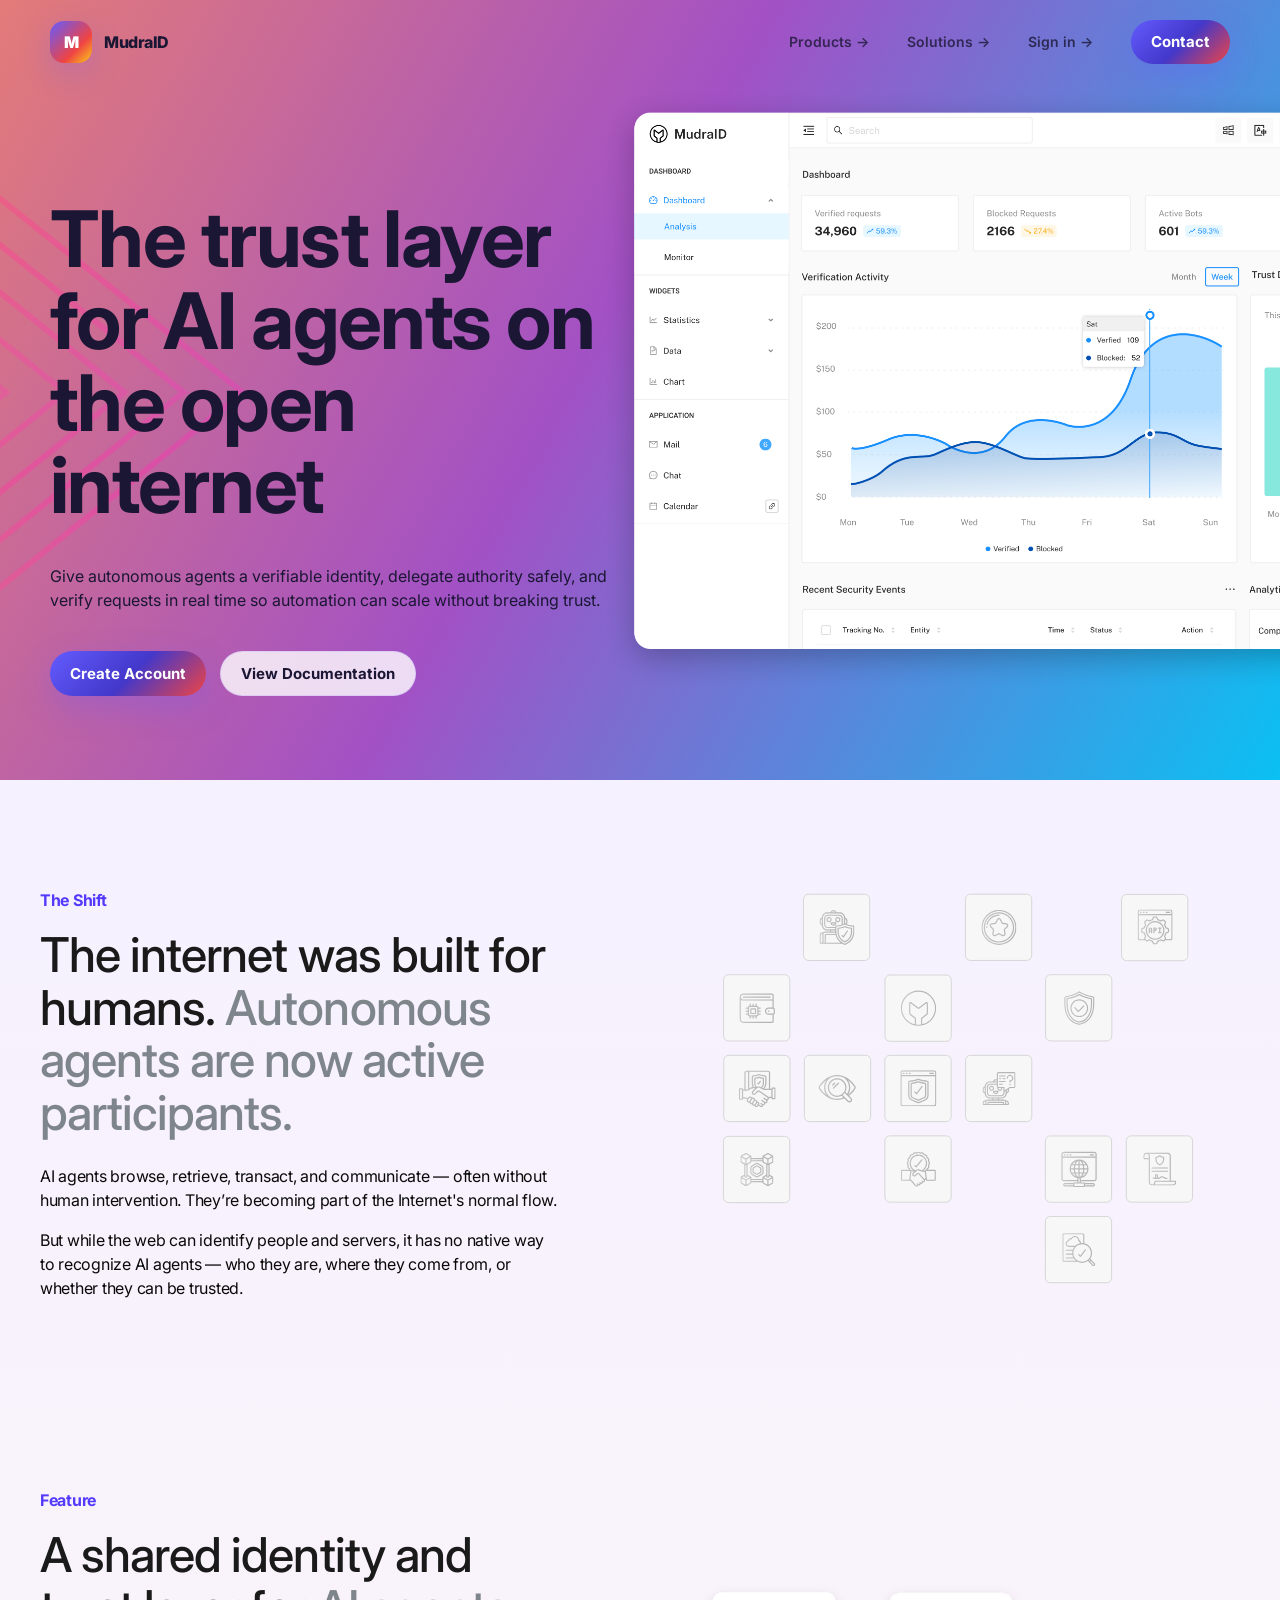
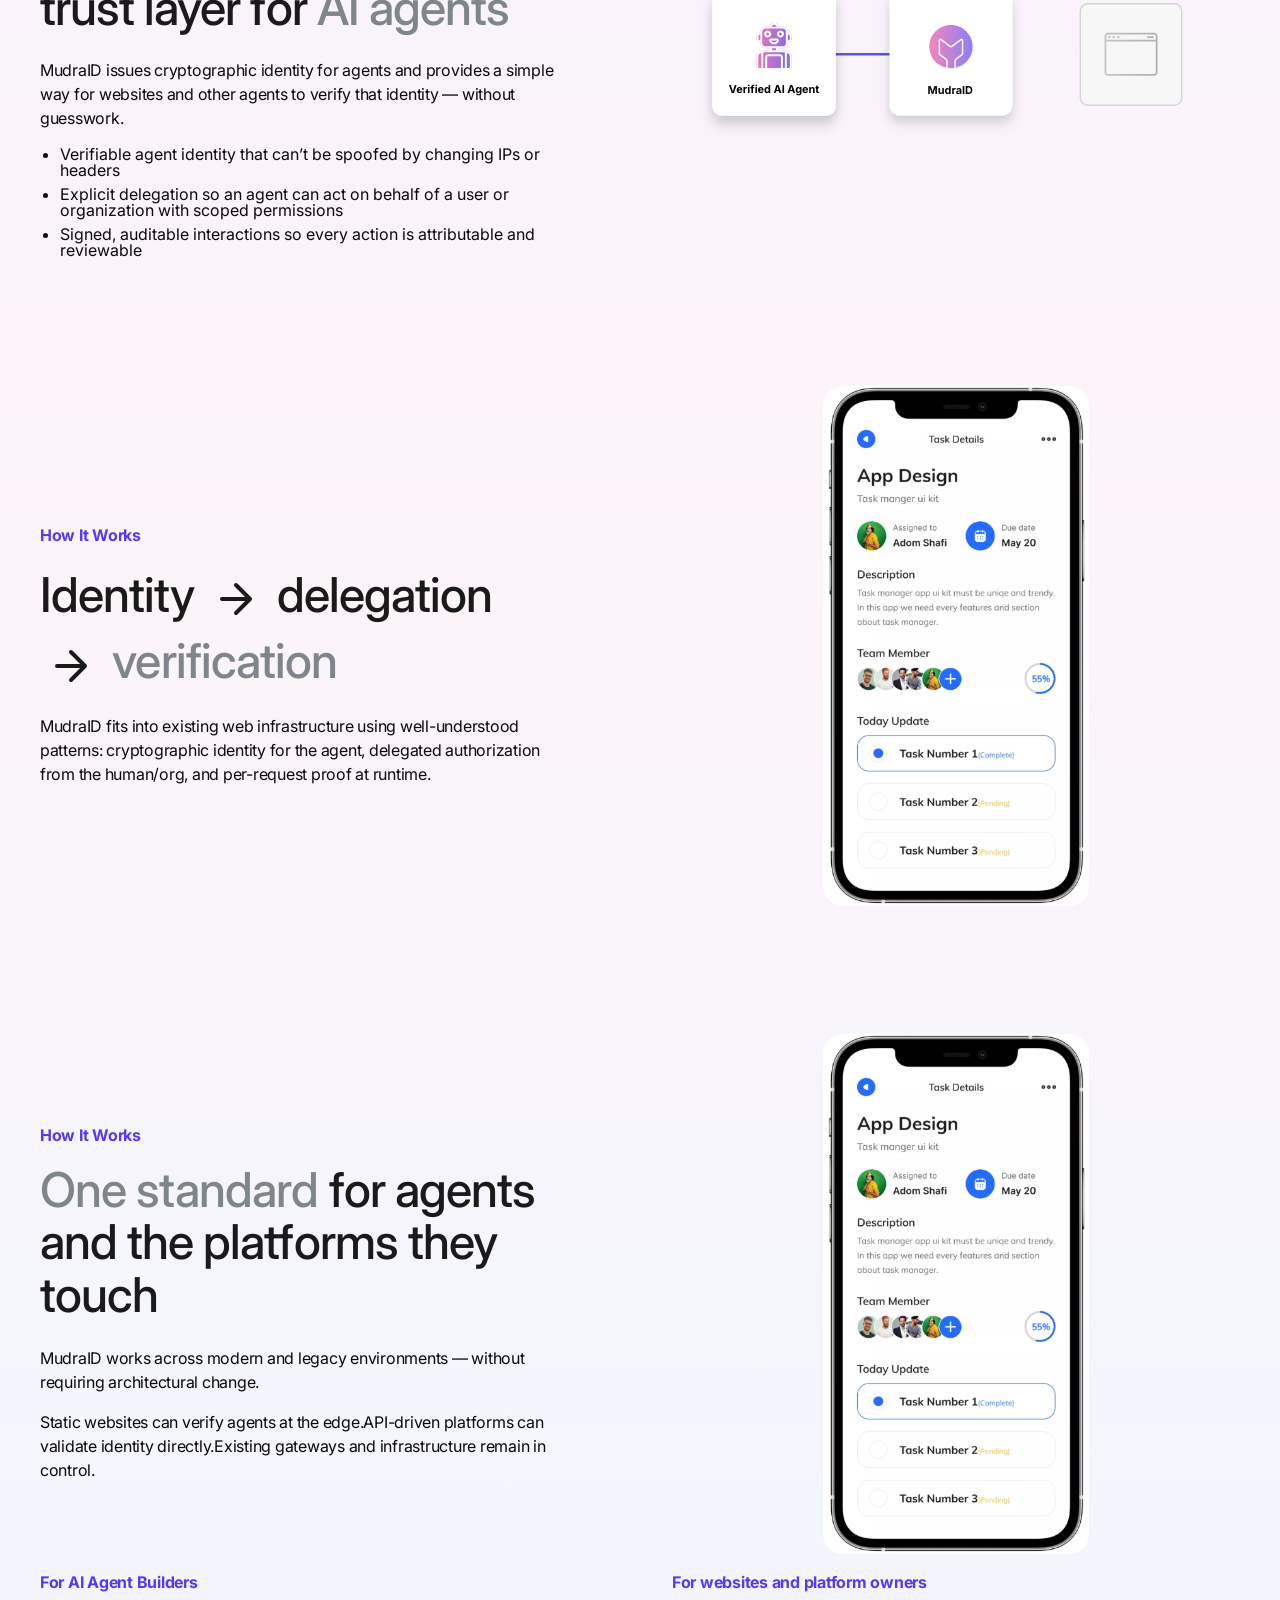
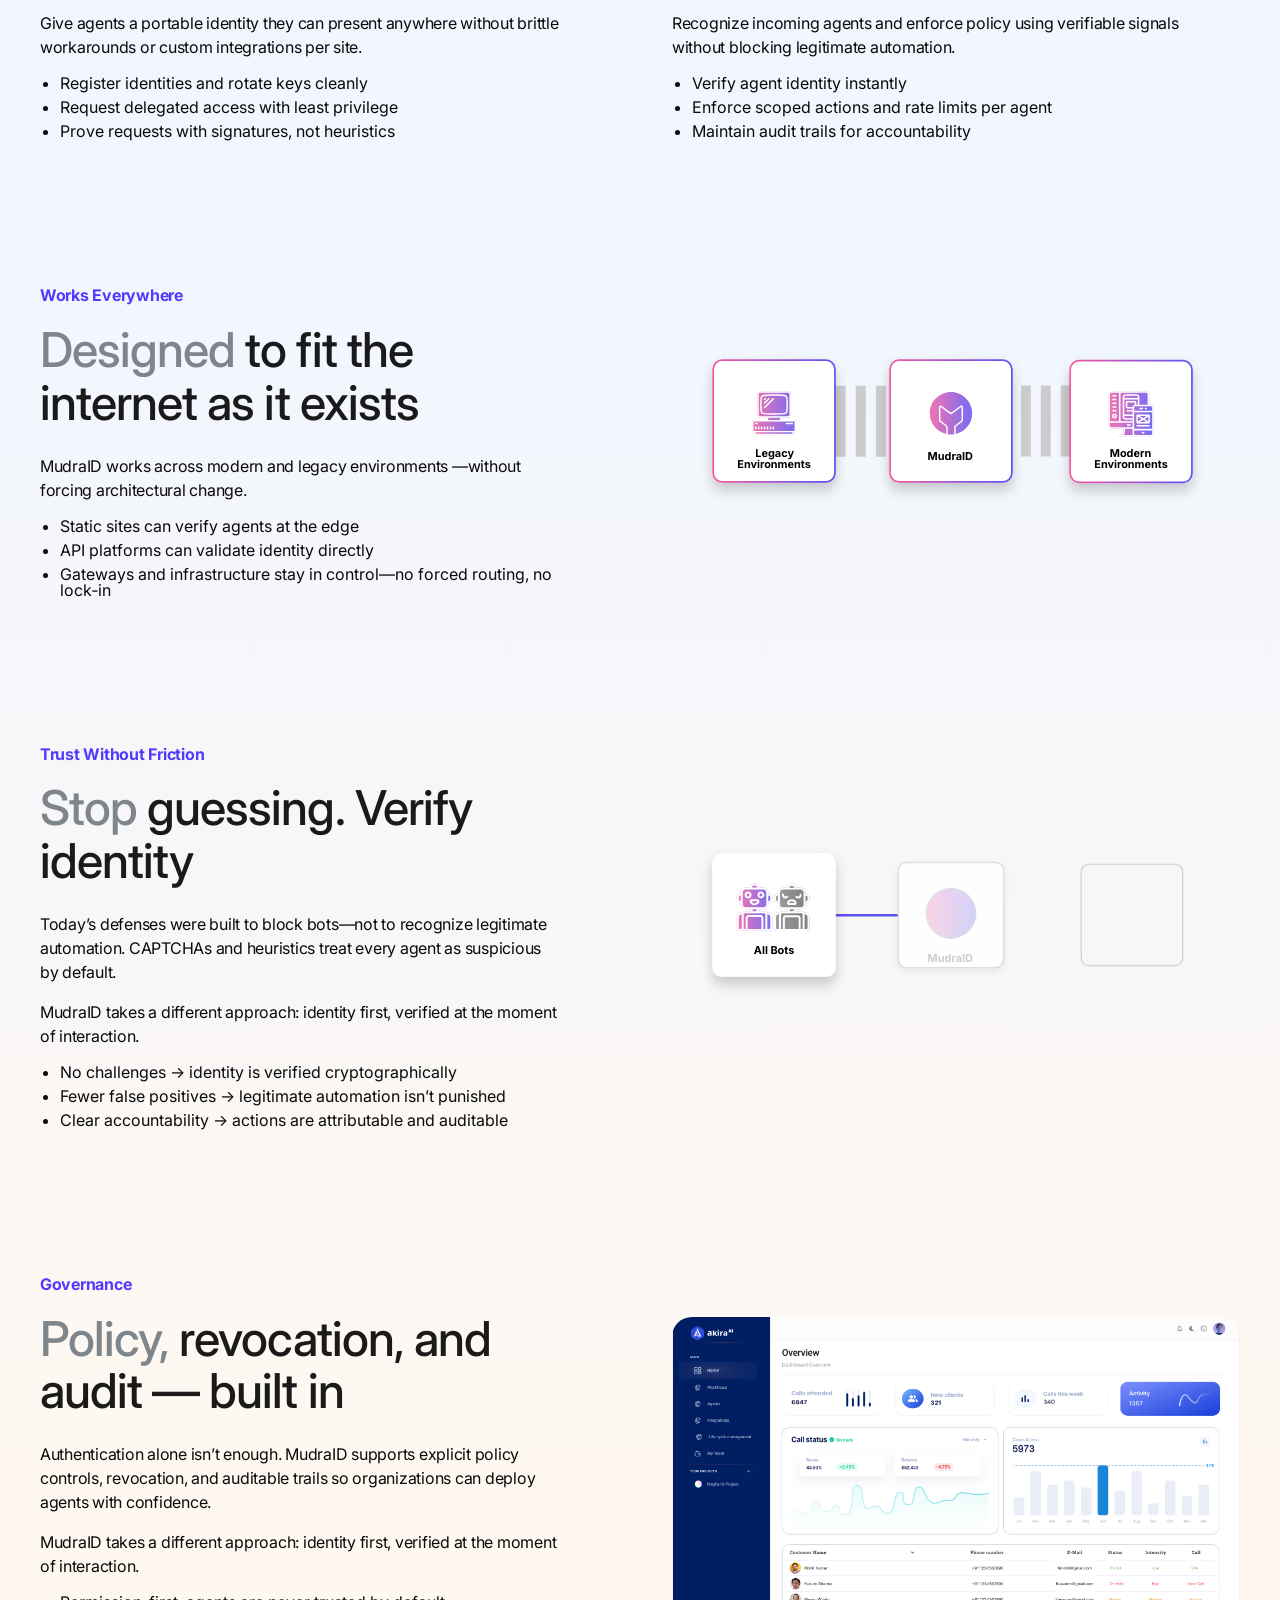
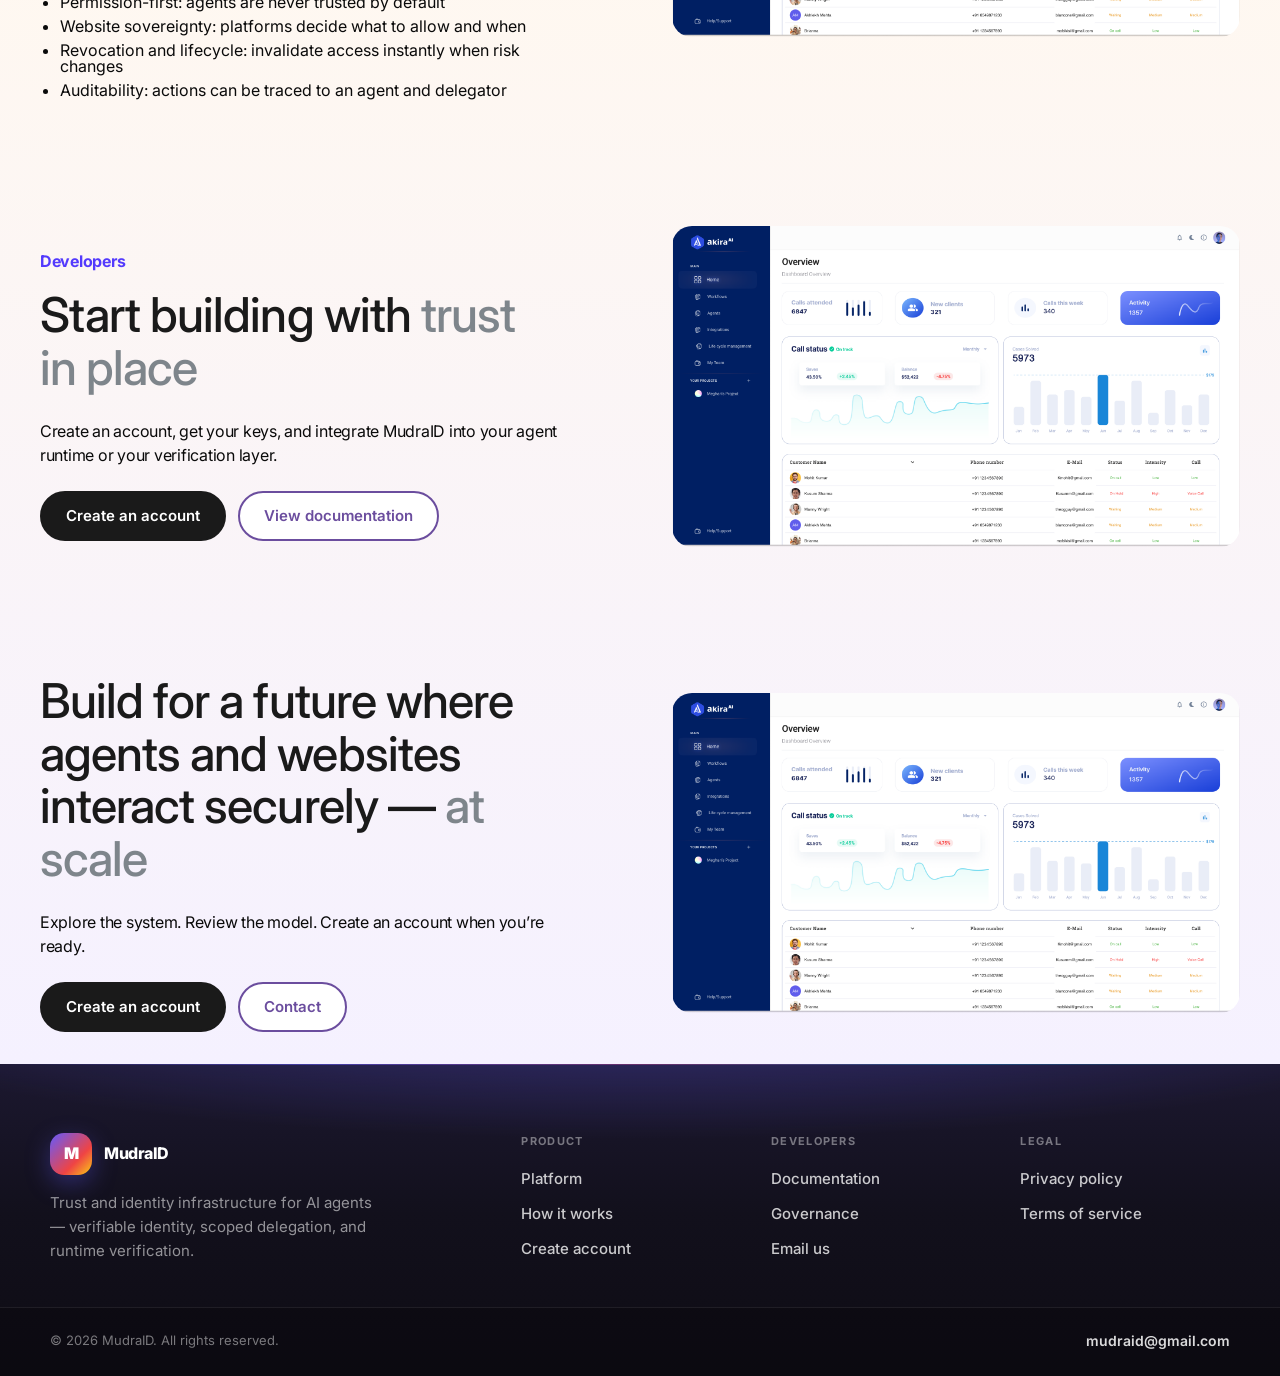
==== commit 3a129851: "add footer" ====
--- a/index.html
+++ b/index.html
@@ -326,17 +326,48 @@
       </div>
     </main>
 
-    <footer class="footer" id="contact">
-      <div class="container footer-inner">
-        <div>
-          <strong>MudraID</strong>
-          <div>Trust and identity infrastructure for AI agents.</div>
-        </div>
-        <div class="footer-links">
-          <a href="#products">Products</a>
-          <a href="#solutions">Solutions</a>
-          <a href="#developers">Developers</a>
-          <a href="mailto:mudraid@gmail.com">mudraid@gmail.com</a>
+    <footer class="footer site-footer" id="contact" role="contentinfo">
+      <div class="footer-accent" aria-hidden="true"></div>
+      <div class="container footer-main">
+        <div class="footer-brand-block">
+          <a href="#" class="footer-logo brand" aria-label="MudraID home">
+            <span class="brand-mark">M</span>
+            <span>MudraID</span>
+          </a>
+          <p class="footer-tagline">Trust and identity infrastructure for AI agents — verifiable identity, scoped delegation, and runtime verification.</p>
+        </div>
+        <nav class="footer-nav" aria-label="Footer">
+          <div class="footer-nav-col">
+            <p class="footer-nav-heading">Product</p>
+            <ul class="footer-nav-list">
+              <li><a href="#products">Platform</a></li>
+              <li><a href="#solutions">How it works</a></li>
+              <li><a href="#signup">Create account</a></li>
+            </ul>
+          </div>
+          <div class="footer-nav-col">
+            <p class="footer-nav-heading">Developers</p>
+            <ul class="footer-nav-list">
+              <li><a href="#docs">Documentation</a></li>
+              <li><a href="#signin">Governance</a></li>
+              <li><a href="mailto:mudraid@gmail.com">Email us</a></li>
+            </ul>
+          </div>
+          <div class="footer-nav-col">
+            <p class="footer-nav-heading">Legal</p>
+            <ul class="footer-nav-list">
+              <li><a href="#">Privacy policy</a></li>
+              <li><a href="#">Terms of service</a></li>
+            </ul>
+          </div>
+        </nav>
+      </div>
+      <div class="footer-bar">
+        <div class="container footer-bar-inner">
+          <p class="footer-copyright">© <span id="footer-year"></span> MudraID. All rights reserved.</p>
+          <div class="footer-bar-links">
+            <a href="mailto:mudraid@gmail.com" class="footer-mail">mudraid@gmail.com</a>
+          </div>
         </div>
       </div>
     </footer>
@@ -352,6 +383,7 @@
       updateHeader();
       window.addEventListener('scroll', updateHeader, { passive: true });
     })();
+    document.getElementById('footer-year').textContent = new Date().getFullYear();
   </script>
   <script src="assets/styles/js/home/home.js" defer></script>
 </body>
--- a/new_css.css
+++ b/new_css.css
@@ -16,10 +16,10 @@
   --radius-sm: 14px;
   --max: 1180px;
   --nav-h: 84px;
-  --home-section-bg-purple: #f3f0ff;
-  --home-section-bg-rose: #fdf2f8;
-  --home-section-bg-blue: #eef5ff;
-  --home-section-bg-orange: #fff5eb;
+  --home-section-bg-purple: #f5f1ff;
+  --home-section-bg-rose: #fcf4f8;
+  --home-section-bg-blue: #f1f6ff;
+  --home-section-bg-orange: #fff8f0;
 }
 
 * { box-sizing: border-box; }
@@ -790,25 +790,123 @@
   object-fit: cover;
 }
 
-.footer {
-  padding: 18px 0 48px;
-  color: var(--muted);
-}
-
-.footer-inner {
-  border-top: 1px solid rgba(99,91,255,0.12);
-  padding-top: 24px;
-  display: flex;
+/* —— Site footer (dark band) —— */
+.site-footer {
+  position: relative;
+  margin-top: 0;
+  color: rgba(255, 255, 255, 0.72);
+  background:
+    radial-gradient(ellipse 120% 80% at 50% -20%, rgba(99, 91, 255, 0.35), transparent 55%),
+    linear-gradient(180deg, #1c1830 0%, #12101c 48%, #0e0c14 100%);
+}
+
+.footer-accent {
+  height: 1px;
+  background: linear-gradient(
+    90deg,
+    transparent,
+    rgba(99, 91, 255, 0.55),
+    rgba(236, 72, 153, 0.35),
+    rgba(14, 165, 233, 0.35),
+    transparent
+  );
+  opacity: 0.9;
+}
+
+.footer-main {
+  display: grid;
+  grid-template-columns: minmax(200px, 1.15fr) minmax(0, 2fr);
+  gap: clamp(2.5rem, 5vw, 4.5rem);
+  padding: clamp(3rem, 6vw, 4.25rem) 0 clamp(2rem, 4vw, 2.75rem);
+  align-items: start;
+}
+
+.footer-brand-block {
+  max-width: 340px;
+}
+
+.site-footer .footer-logo.brand {
+  color: #fff;
+  margin-bottom: 1rem;
+}
+
+.site-footer .footer-logo .brand-mark {
+  box-shadow: 0 8px 24px rgba(99, 91, 255, 0.35);
+}
+
+.footer-tagline {
+  margin: 0;
+  font-size: 0.9375rem;
+  line-height: 1.6;
+  color: rgba(255, 255, 255, 0.55);
+}
+
+.footer-nav {
+  display: grid;
+  grid-template-columns: repeat(3, minmax(0, 1fr));
+  gap: clamp(1.5rem, 4vw, 2.5rem);
+}
+
+.footer-nav-heading {
+  margin: 0 0 1rem;
+  font-size: 0.6875rem;
+  font-weight: 700;
+  letter-spacing: 0.12em;
+  text-transform: uppercase;
+  color: rgba(255, 255, 255, 0.42);
+}
+
+.footer-nav-list {
+  list-style: none;
+  margin: 0;
+  padding: 0;
+  display: flex;
+  flex-direction: column;
+  gap: 0.65rem;
+}
+
+.footer-nav-list a {
+  color: rgba(255, 255, 255, 0.78);
+  font-size: 0.9375rem;
+  font-weight: 500;
+  text-decoration: none;
+  transition: color 0.18s ease, transform 0.18s ease;
+}
+
+.footer-nav-list a:hover {
+  color: #fff;
+}
+
+.footer-bar {
+  border-top: 1px solid rgba(255, 255, 255, 0.08);
+  background: rgba(0, 0, 0, 0.2);
+}
+
+.footer-bar-inner {
+  display: flex;
+  flex-wrap: wrap;
+  align-items: center;
   justify-content: space-between;
-  gap: 20px;
-  flex-wrap: wrap;
-  align-items: center;
-}
-
-.footer-links {
-  display: flex;
-  gap: 18px;
-  flex-wrap: wrap;
+  gap: 1rem 1.5rem;
+  padding: 1.25rem 0 1.5rem;
+}
+
+.footer-copyright {
+  margin: 0;
+  font-size: 0.8125rem;
+  color: rgba(255, 255, 255, 0.45);
+}
+
+.footer-mail {
+  font-size: 0.875rem;
+  font-weight: 600;
+  color: rgba(255, 255, 255, 0.85);
+  text-decoration: none;
+  transition: color 0.18s ease;
+}
+
+.footer-mail:hover {
+  color: #c4b5fd;
 }
 
 @media (max-width: 1080px) {
@@ -845,7 +943,18 @@
   .btn { width: 100%; }
   .hero-actions { flex-direction: column; }
   .nav-actions .btn-secondary { display: none; }
-  .footer-inner { flex-direction: column; align-items: flex-start; }
+  .footer-main {
+    grid-template-columns: 1fr;
+    gap: 2.25rem;
+    padding-top: 2.5rem;
+  }
+  .footer-nav {
+    grid-template-columns: repeat(2, minmax(0, 1fr));
+  }
+  .footer-bar-inner {
+    flex-direction: column;
+    align-items: flex-start;
+  }
   .hero-panel { min-height: auto; }
   .hero-image-right { display: none; }
   .hero-bg-top,
@@ -854,6 +963,12 @@
   .dual-animation-grid { grid-template-columns: 1fr; }
   .section-animation-tablet { display: none; }
   .section-animation-mobile { display: block; }
+}
+
+@media (max-width: 520px) {
+  .footer-nav {
+    grid-template-columns: 1fr;
+  }
 }
 
 /* old css */
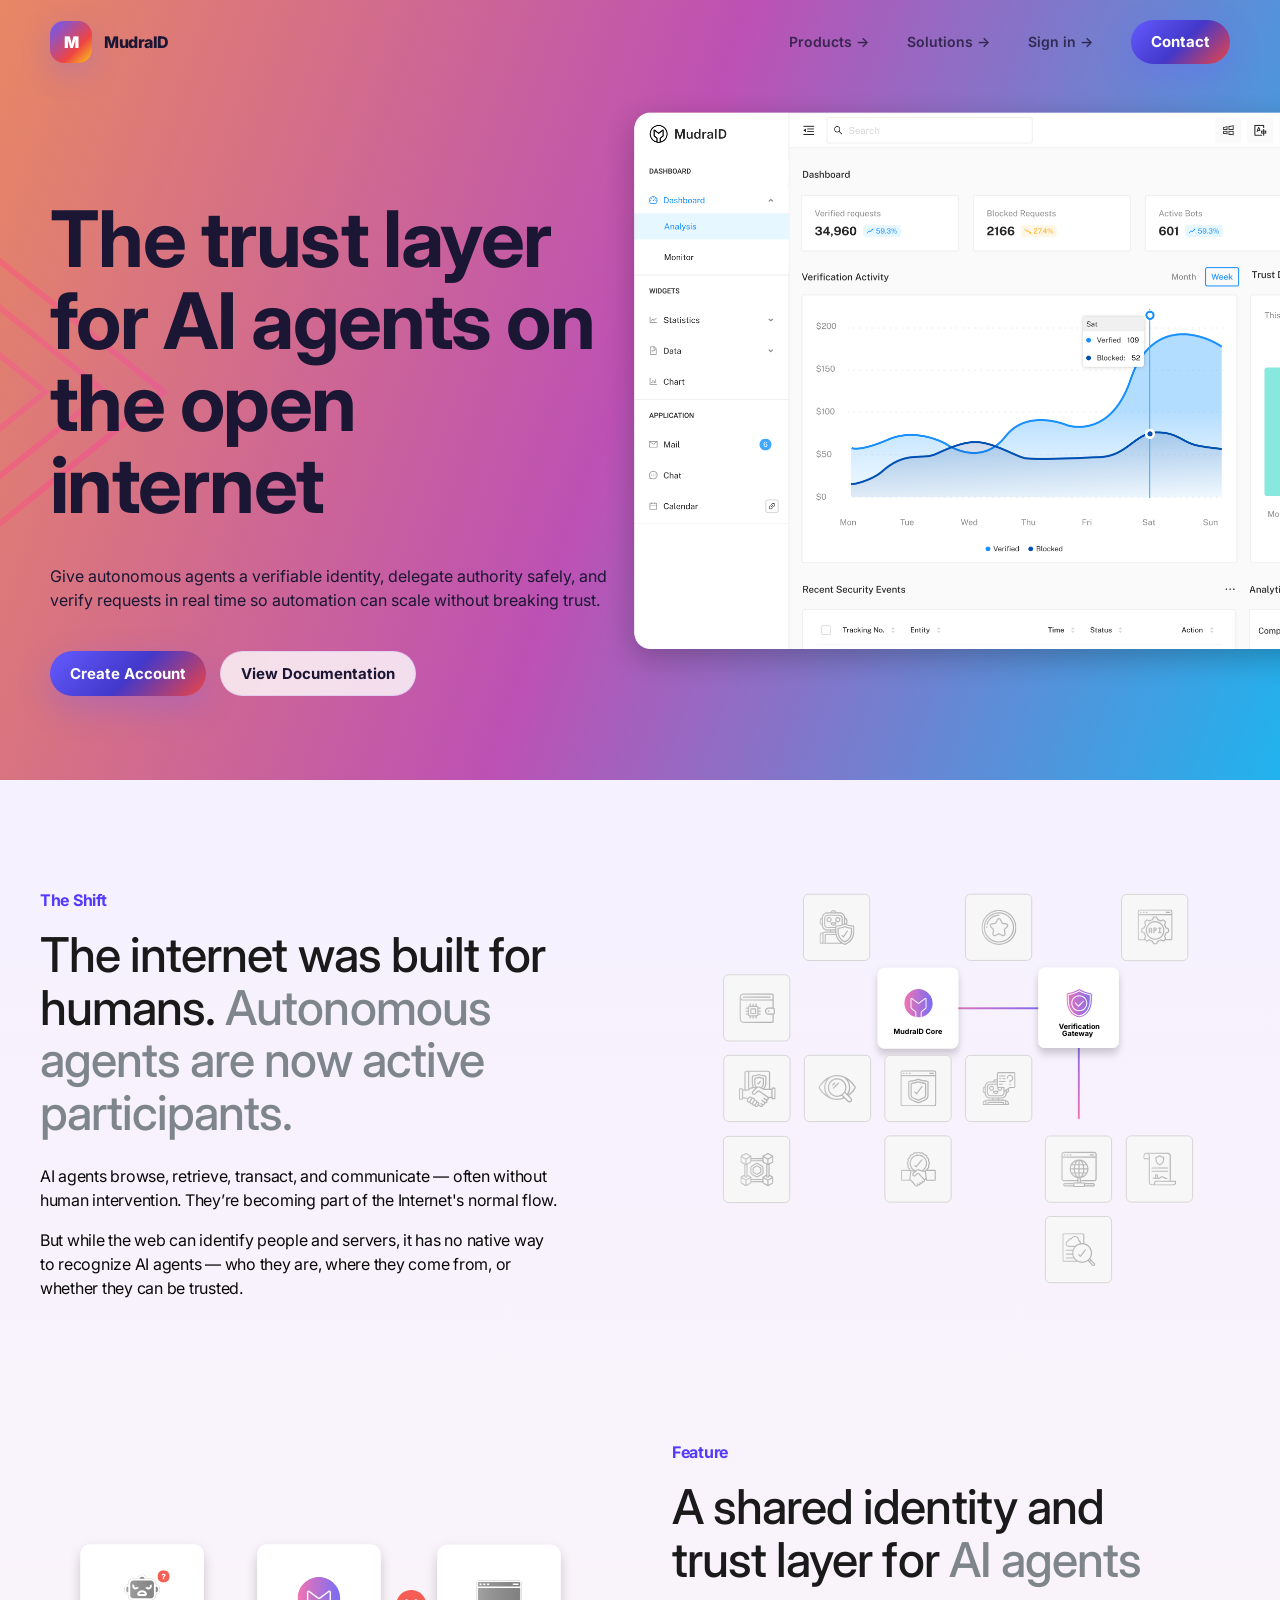
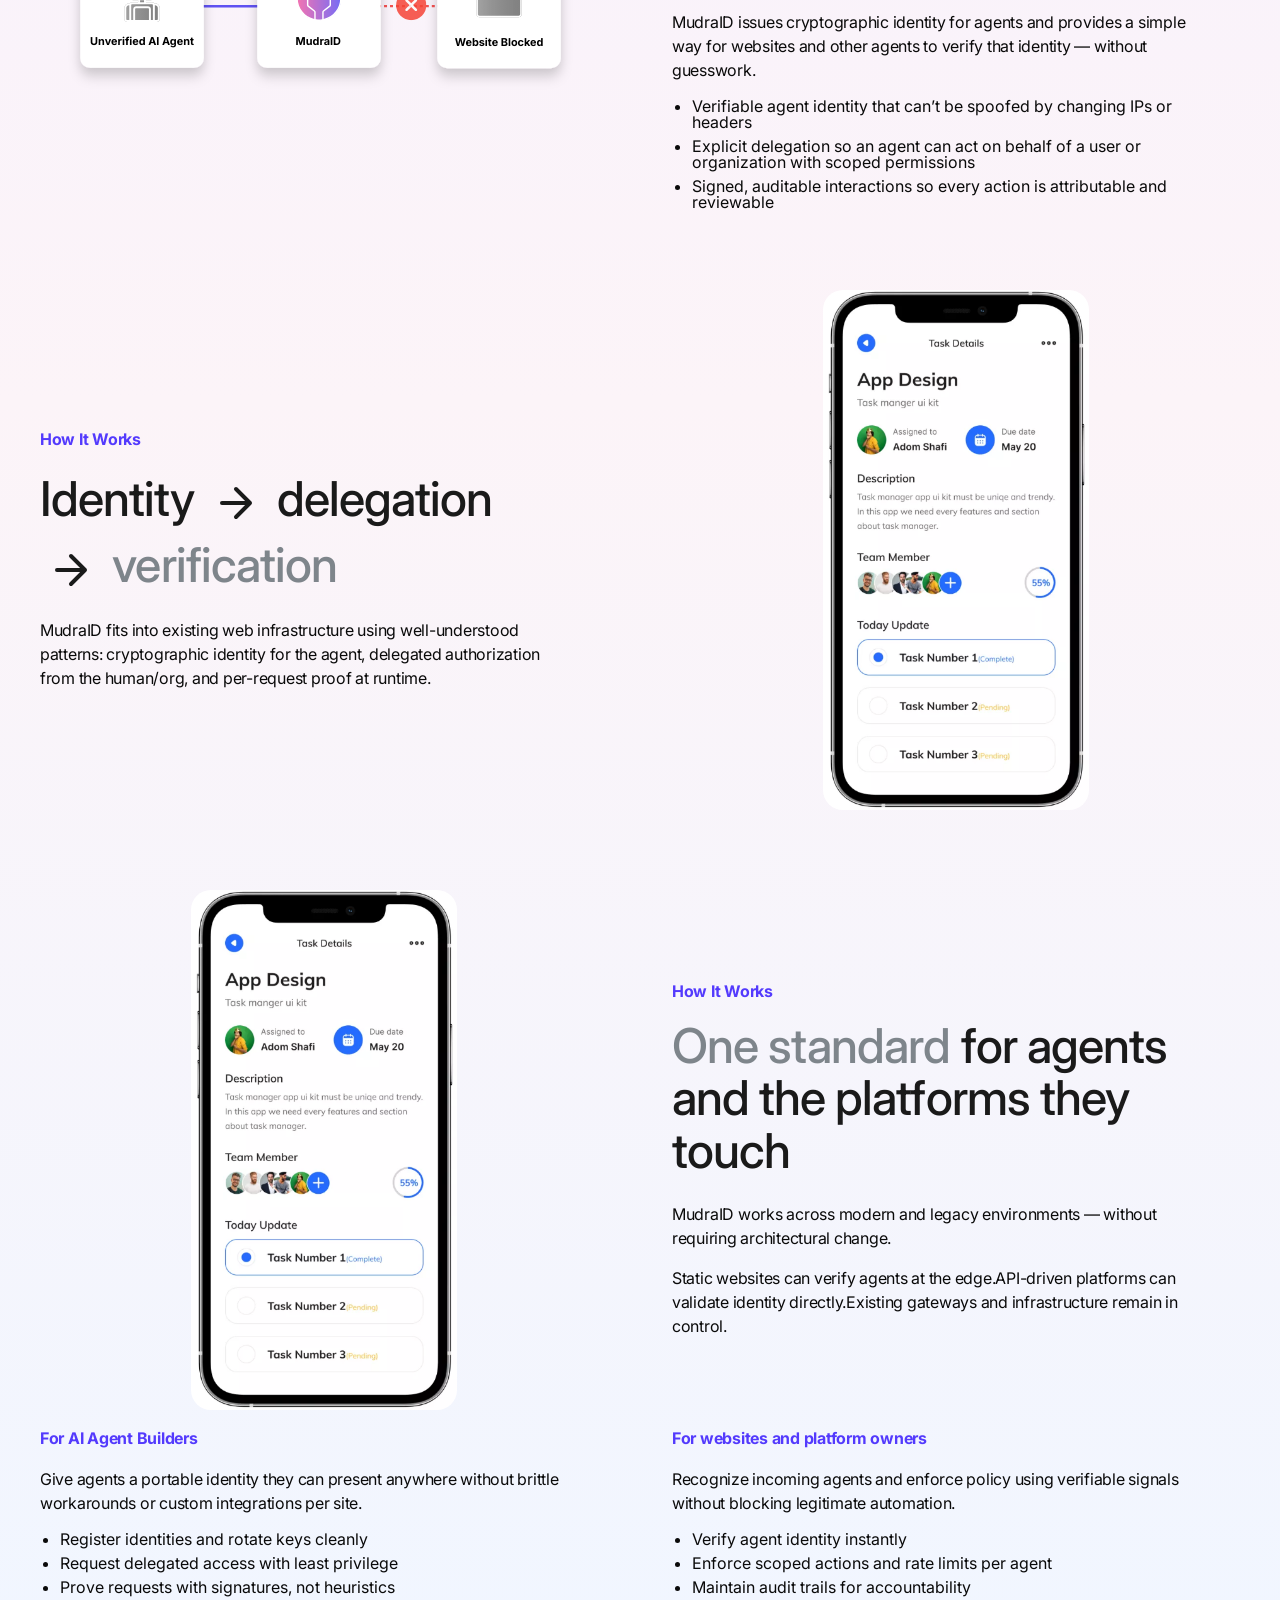
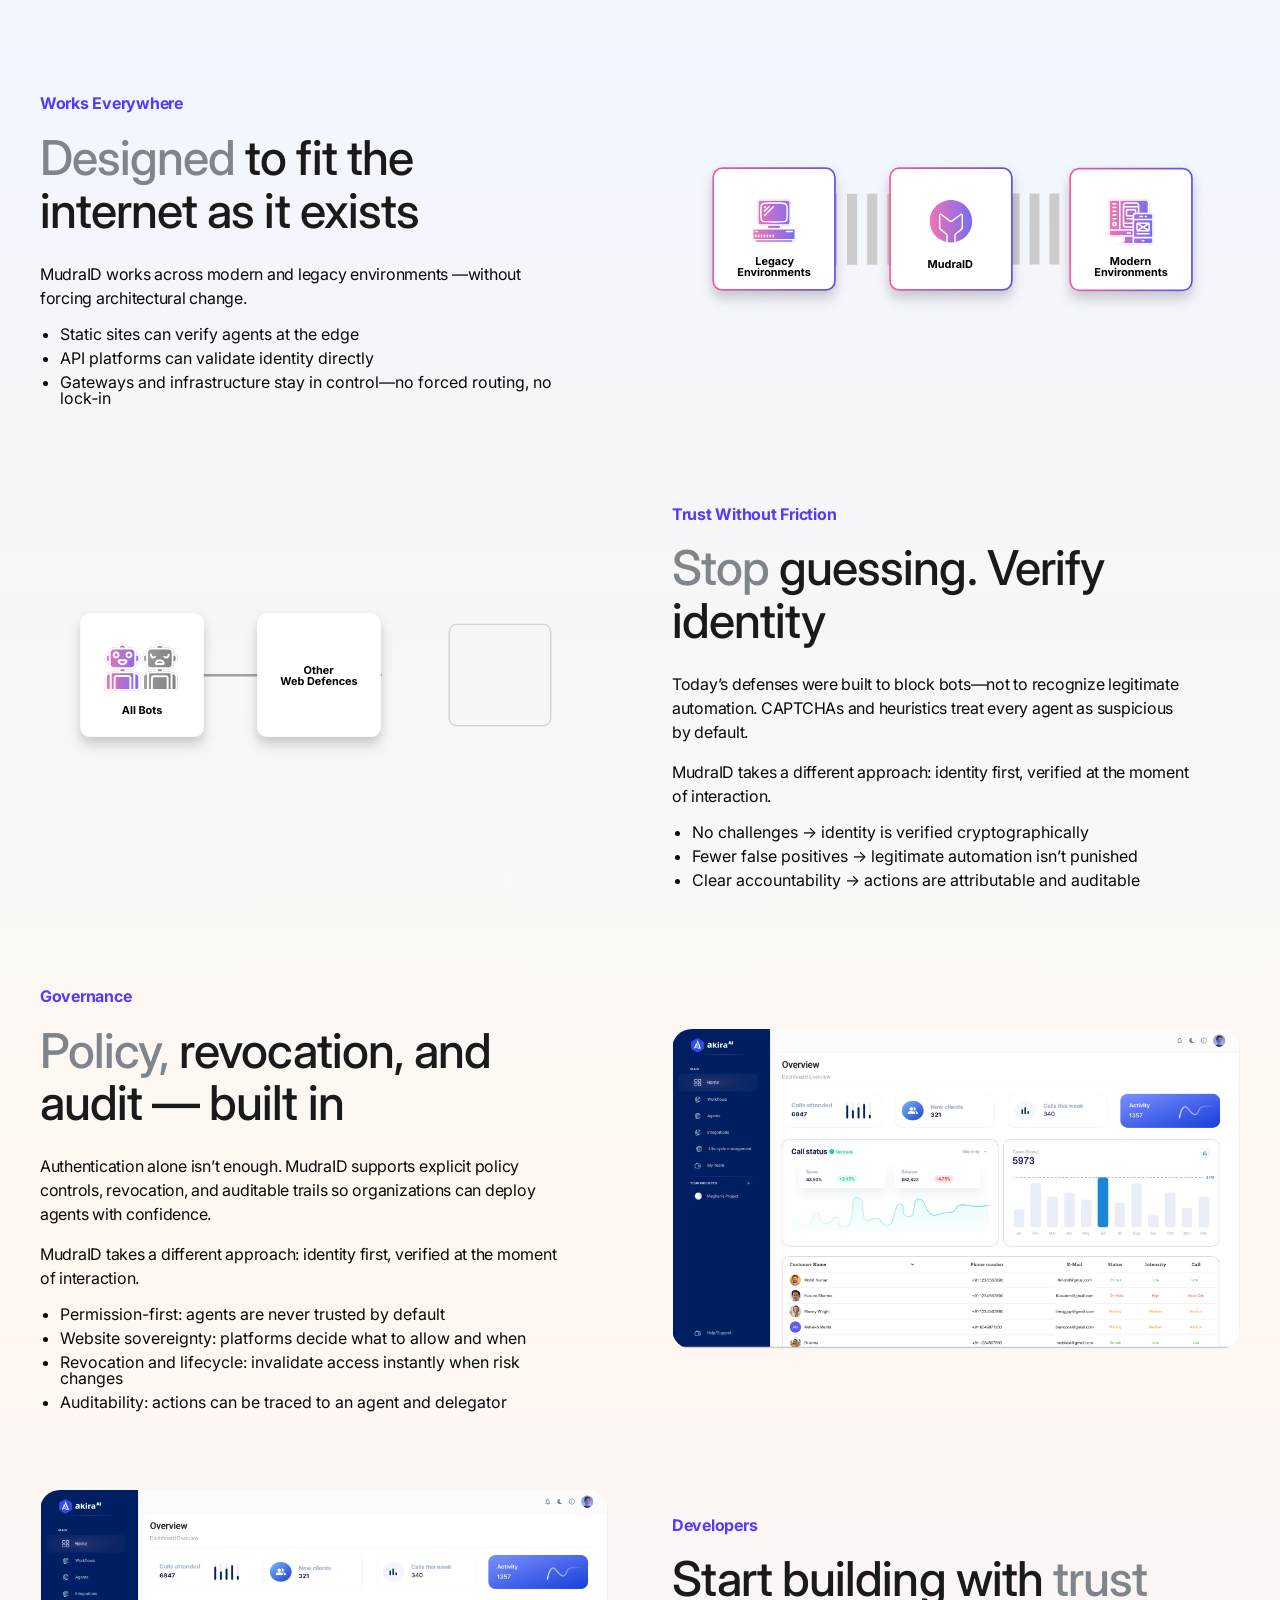
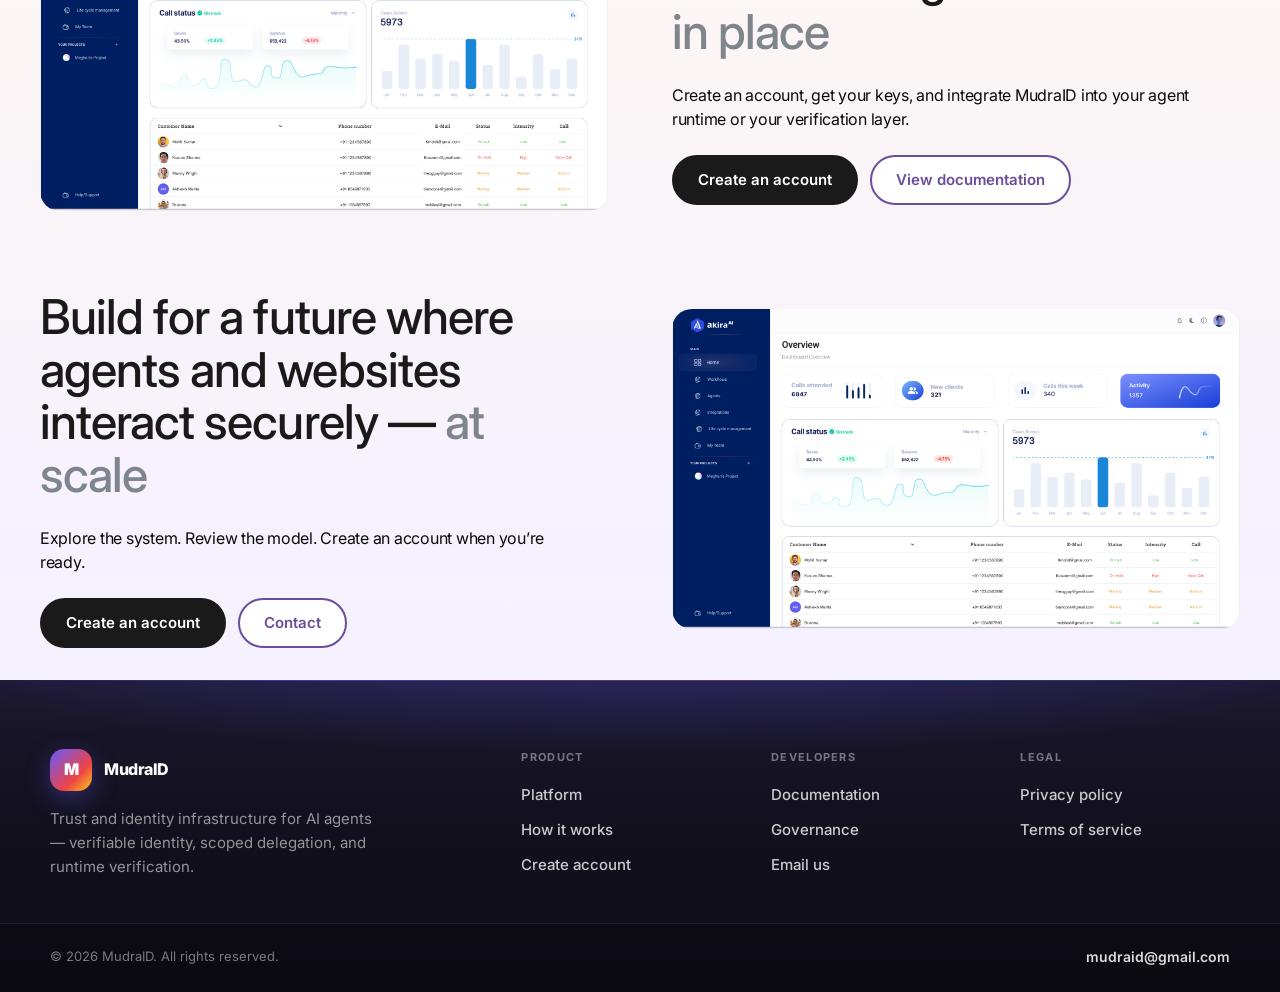
==== commit 23fdc7eb: "123" ====
--- a/index.html
+++ b/index.html
@@ -93,7 +93,7 @@
 </section>
 
 <!-- section 3 -->
-<section class="home-section" id="products">
+<section class="home-section" >
   <div class="home-section-inner">
     <div class="home-section-content">
       <p class="home-section-label">Feature</p>
@@ -124,7 +124,7 @@
 </section>
 
 <!-- section 4 -->
-<section class="home-section" id="solutions">
+<section class="home-section" >
  <div class="home-section-inner">
    <div class="home-section-content">
      <p class="home-section-label">How It Works</p>
@@ -247,7 +247,7 @@
 </section>
 
 <!-- section 8 -->
-<section class="home-section home-section--governance" id="signin">
+<section class="home-section home-section--governance" >
  <div class="home-section-inner">
    <div class="home-section-content">
      <p class="home-section-label">Governance</p>
@@ -278,7 +278,7 @@
 </section>
 
 <!-- section 9 -->
-<section class="home-section" id="docs">
+<section class="home-section" >
   <div class="home-section-inner">
     <div class="home-section-content">
       <p class="home-section-label">Developers</p>
@@ -302,7 +302,7 @@
 </section>
 
 <!-- section 10 -->
-<section class="home-section" id="signup">
+<section class="home-section" >
  <div class="home-section-inner">
    <div class="home-section-content">
      <h2 class="home-section-title">
--- a/new_css.css
+++ b/new_css.css
@@ -910,6 +910,18 @@
 }
 
 @media (max-width: 1080px) {
+  .home-section-inner,
+  .home-section-sub-inner {
+    grid-template-columns: 1fr;
+  }
+  /* Stacked: always copy first, then visual */
+  .home-below-hero > .home-section:nth-child(n) .home-section-inner > .home-section-content {
+    order: 1;
+  }
+  .home-below-hero > .home-section:nth-child(n) .home-section-inner > .home-section-visual {
+    order: 2;
+  }
+
   .hero-layout,
   .split,
   .dashboard-grid,
@@ -985,9 +997,9 @@
 }
 
 .home-section {
-  padding: 2rem 0 0;
-  margin-top: 6rem;
-  margin-bottom: 6rem;
+  /* padding: 2rem 0 0; */
+  margin-top: 5rem;
+  margin-bottom: 5rem;
 }
 
 .home-below-hero .home-section:first-child {
@@ -1006,6 +1018,25 @@
   grid-template-columns: 1fr 1fr;
   gap: 4rem;
   align-items: center;
+}
+
+/* Alternate layout: odd sections → visual right; even → visual left (CSS only) */
+.home-section-inner > .home-section-content,
+.home-section-inner > .home-section-visual {
+  min-width: 0;
+}
+
+.home-below-hero > .home-section:nth-child(odd) .home-section-inner > .home-section-content {
+  order: 1;
+}
+.home-below-hero > .home-section:nth-child(odd) .home-section-inner > .home-section-visual {
+  order: 2;
+}
+.home-below-hero > .home-section:nth-child(even) .home-section-inner > .home-section-content {
+  order: 2;
+}
+.home-below-hero > .home-section:nth-child(even) .home-section-inner > .home-section-visual {
+  order: 1;
 }
 .home-section-sub-inner {
   max-width: 1200px;
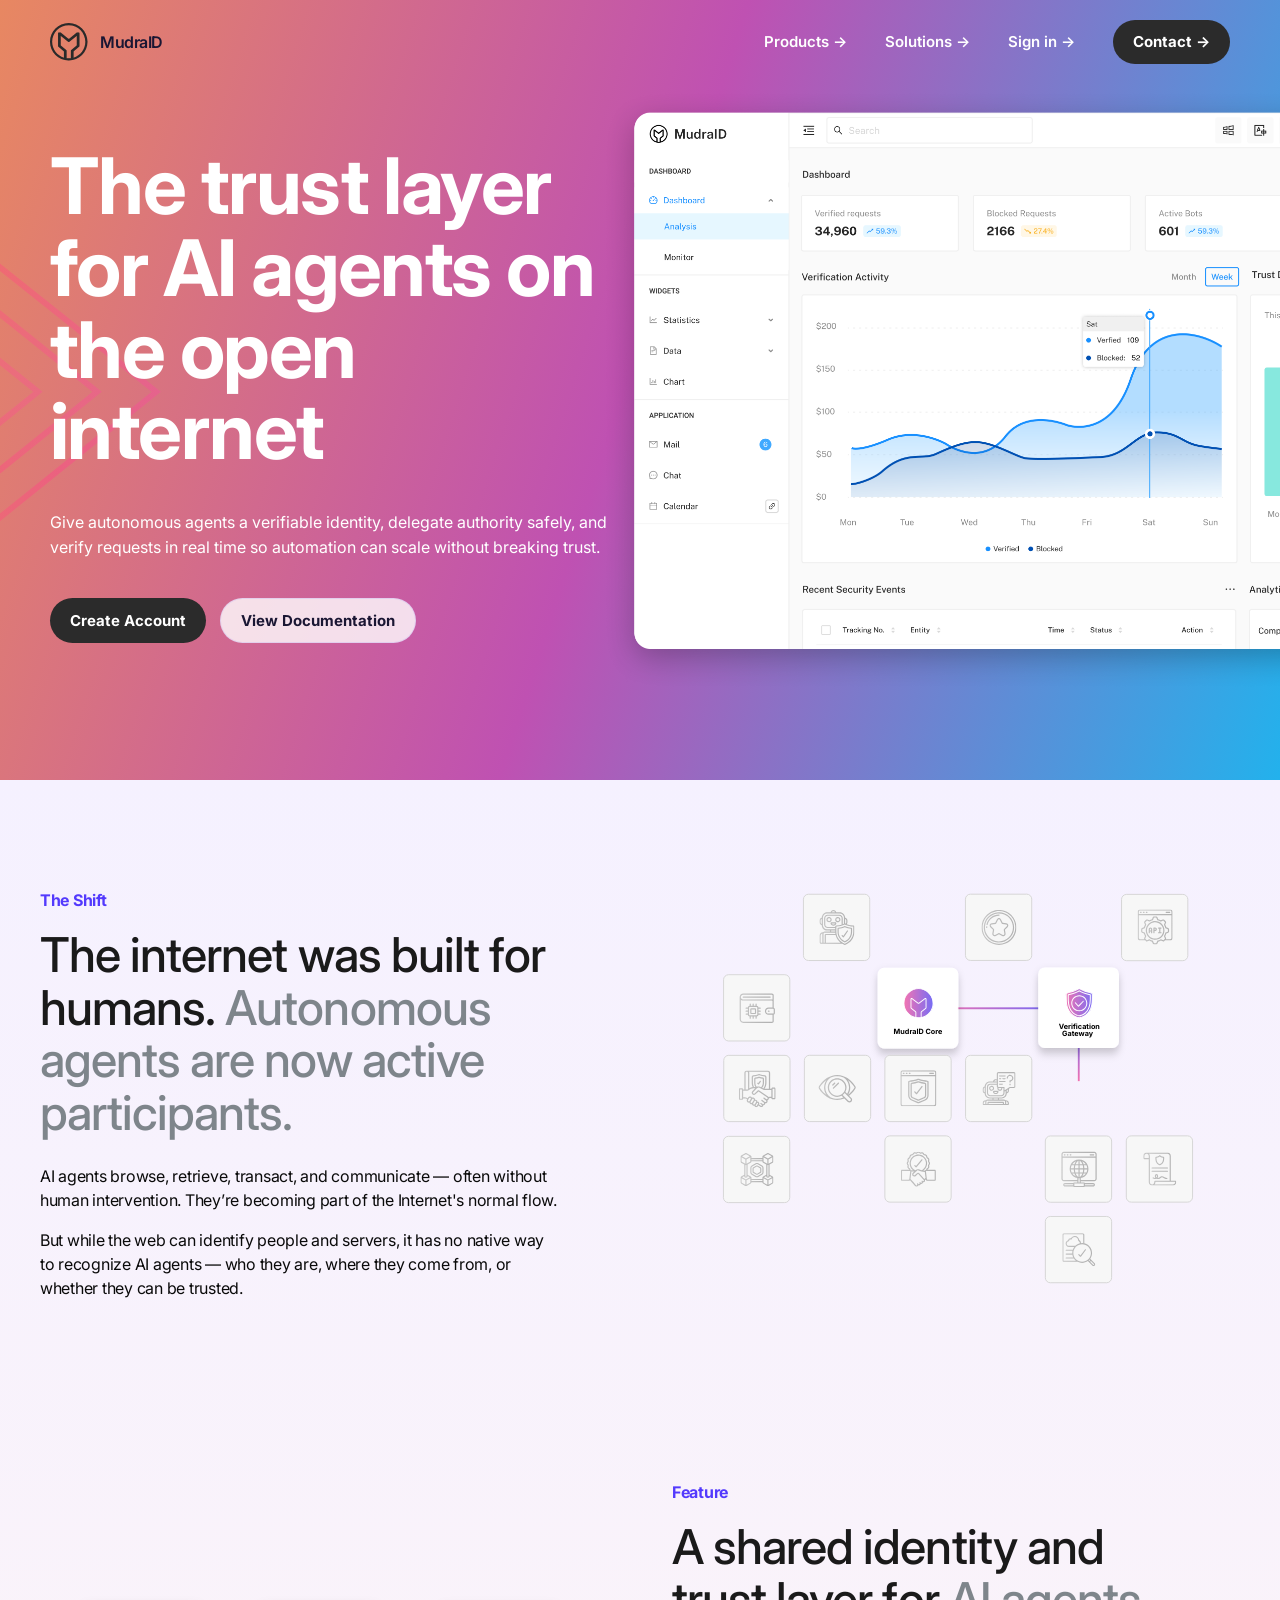
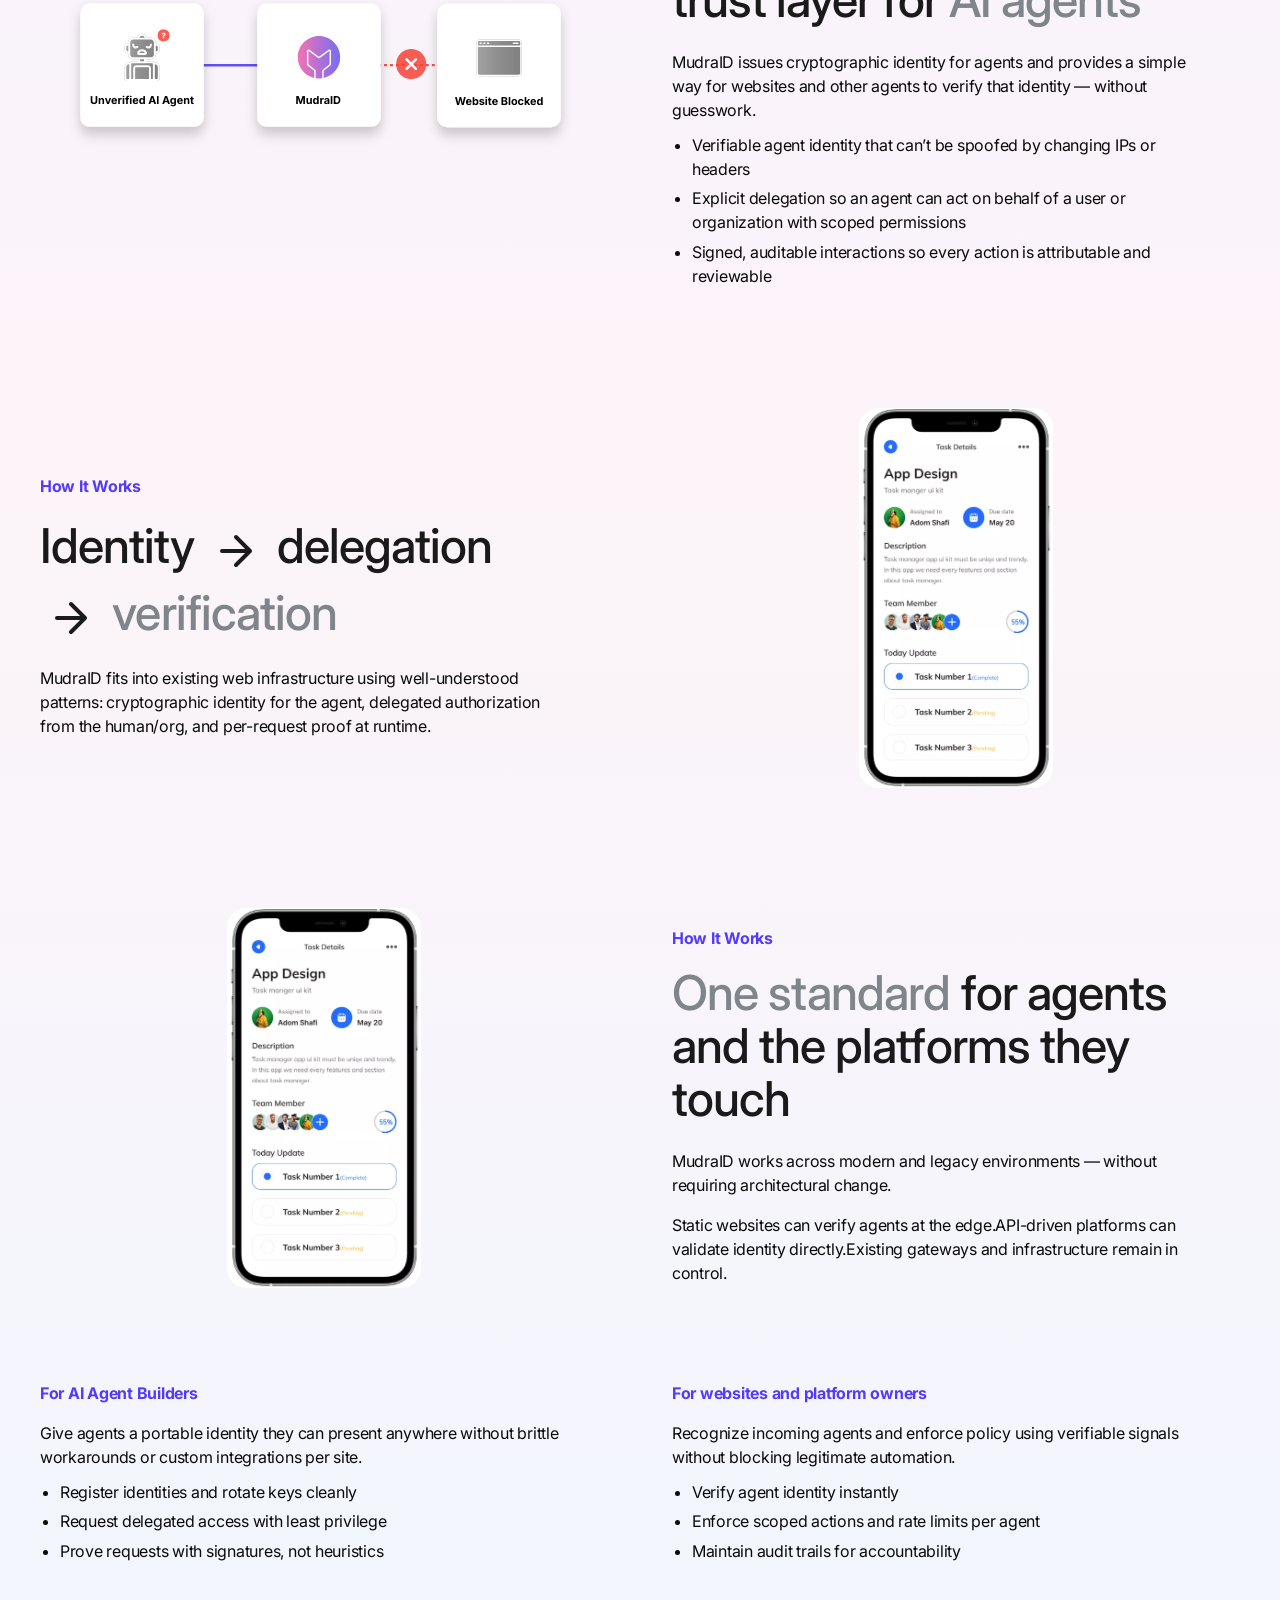
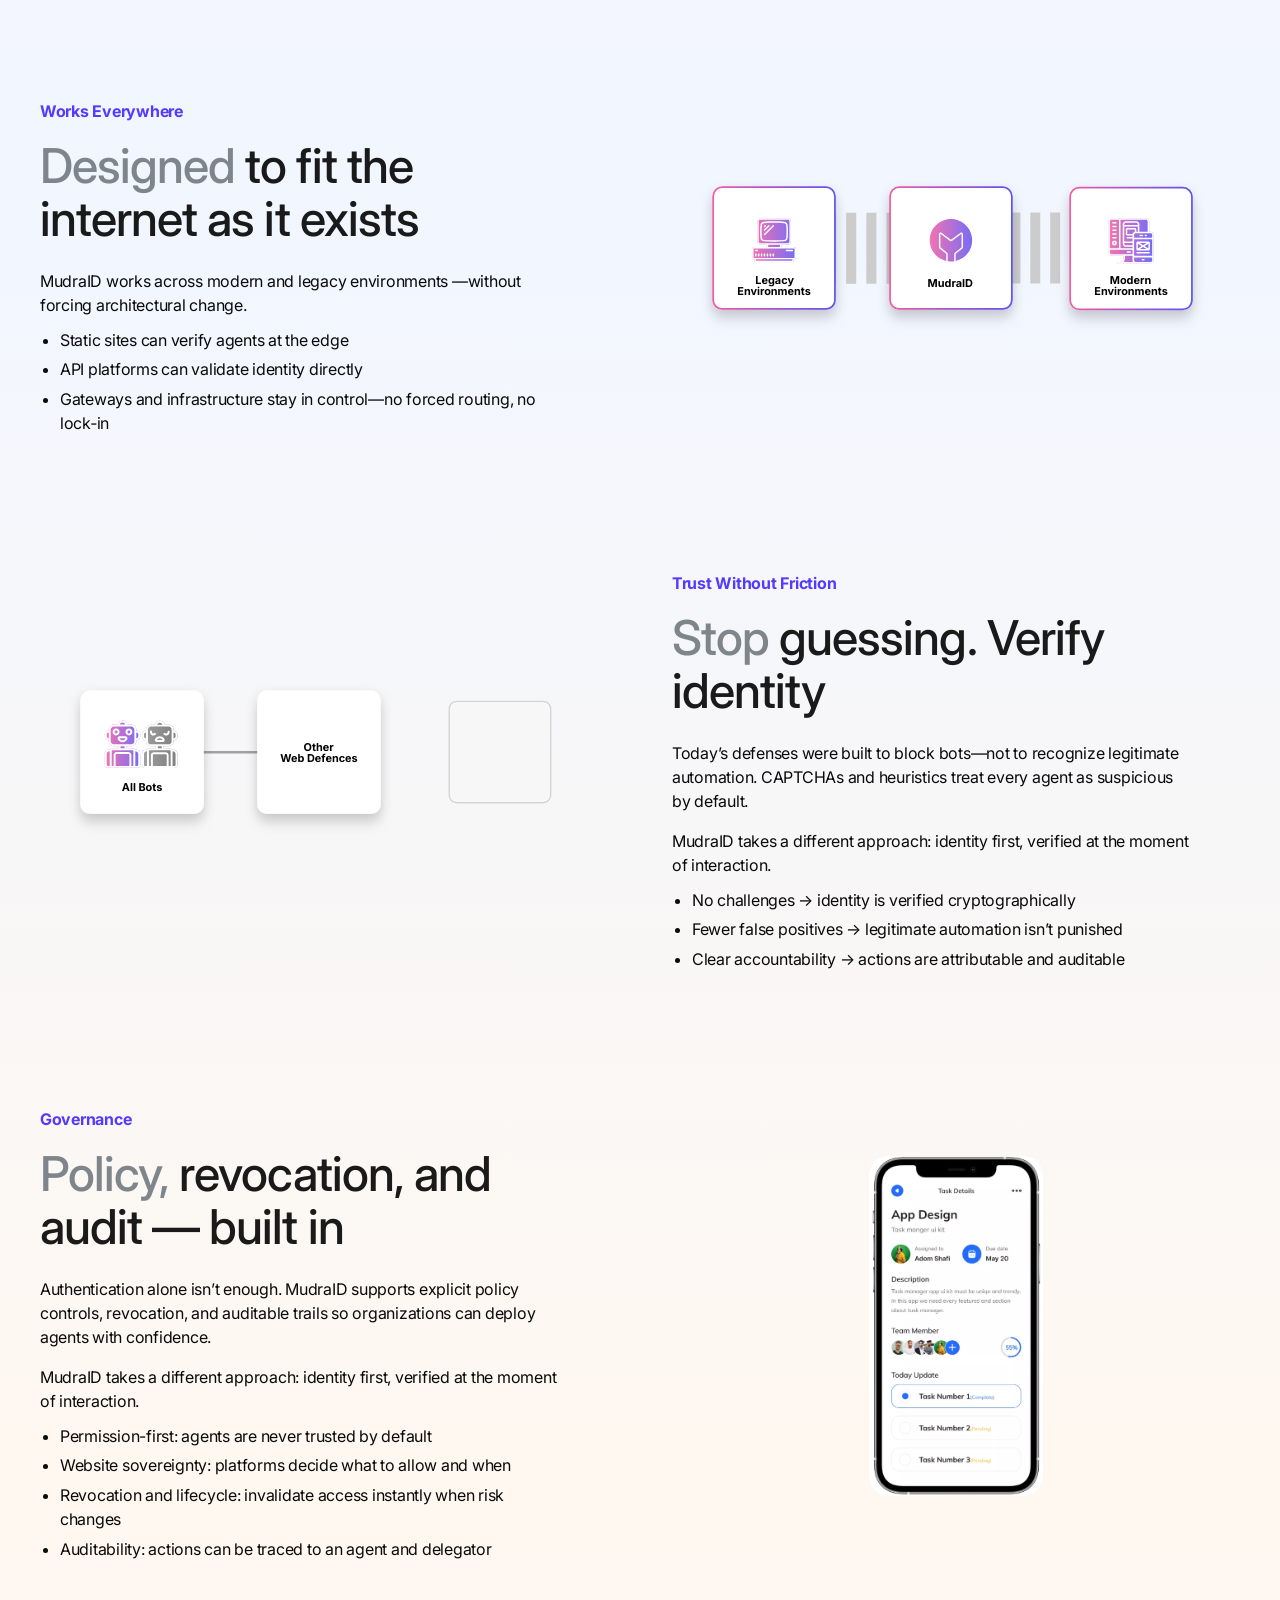
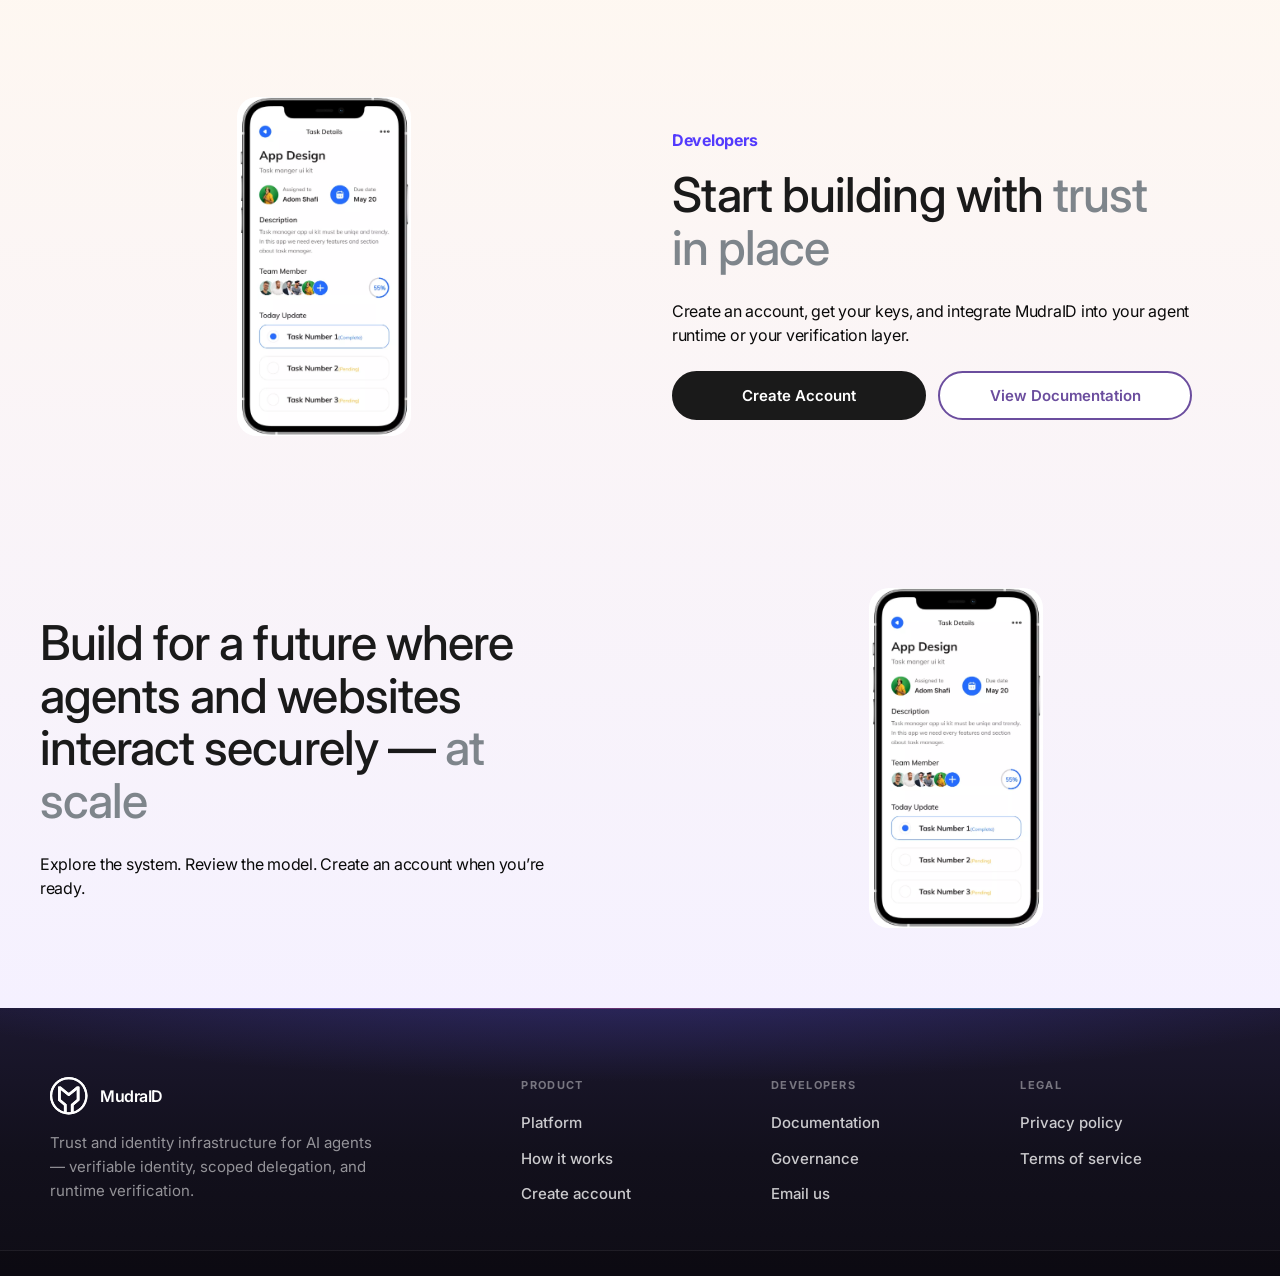
==== commit 3745d6b7: "final" ====
--- a/index.html
+++ b/index.html
@@ -17,7 +17,7 @@
     <header class="site-header">
       <div class="container site-header-inner">
         <a href="#" class="brand" aria-label="MudraID home">
-          <span class="brand-mark">M</span>
+          <img src="header-logo.svg" alt="" class="brand-logo-img" width="38" height="38" />
           <span>MudraID</span>
         </a>
 
@@ -29,7 +29,7 @@
 
         <div class="nav-actions">
           <!-- <a href="#" class="btn btn-secondary">Sign in</a> -->
-          <a href="#" class="btn btn-primary">Contact</a>
+          <a href="#" class="btn btn-primary">Contact  →</a>
         </div>
       </div>
     </header>
@@ -278,7 +278,7 @@
 </section>
 
 <!-- section 9 -->
-<section class="home-section" >
+<section class="home-section" id="docs">
   <div class="home-section-inner">
     <div class="home-section-content">
       <p class="home-section-label">Developers</p>
@@ -288,8 +288,8 @@
       </h2>
       <p class="home-section-text">Create an account, get your keys, and integrate MudraID into your agent runtime or your verification layer.</p>
       <div class="home-section-btns">
-        <a href="#signup" class="home-section-btn home-section-btn-primary">Create an account</a>
-        <a href="#docs" class="home-section-btn home-section-btn-secondary">View documentation</a>
+        <a href="#signup" class="home-section-btn home-section-btn-primary">Create Account</a>
+        <a href="#docs" class="home-section-btn home-section-btn-secondary">View Documentation</a>
       </div>
     </div>
     <div class="home-section-visual" aria-hidden="true">
@@ -310,10 +310,10 @@
        <span class="home-section-title-light">at scale</span>
      </h2>
      <p class="home-section-text">Explore the system. Review the model. Create an account when you’re ready.</p>
-     <div class="home-section-btns">
+     <!-- <div class="home-section-btns">
        <a href="#signup" class="home-section-btn home-section-btn-primary">Create an account</a>
        <a href="#docs" class="home-section-btn home-section-btn-secondary">Contact</a>
-     </div>
+     </div> -->
    </div>
    <div class="home-section-visual" aria-hidden="true">
     <picture>
@@ -331,7 +331,7 @@
       <div class="container footer-main">
         <div class="footer-brand-block">
           <a href="#" class="footer-logo brand" aria-label="MudraID home">
-            <span class="brand-mark">M</span>
+            <img src="footer-logo.svg" alt="" class="brand-logo-img" width="38" height="38" />
             <span>MudraID</span>
           </a>
           <p class="footer-tagline">Trust and identity infrastructure for AI agents — verifiable identity, scoped delegation, and runtime verification.</p>
@@ -366,7 +366,7 @@
         <div class="container footer-bar-inner">
           <p class="footer-copyright">© <span id="footer-year"></span> MudraID. All rights reserved.</p>
           <div class="footer-bar-links">
-            <a href="mailto:mudraid@gmail.com" class="footer-mail">mudraid@gmail.com</a>
+            <!-- <a href="mailto:mudraid@gmail.com" class="footer-mail">mudraid@gmail.com</a> -->
           </div>
         </div>
       </div>
--- a/new_css.css
+++ b/new_css.css
@@ -72,12 +72,12 @@
 
 /* At top: same layout as reference, see-through so hero gradient shows under the bar */
 .site-header:not(.is-scrolled) .nav a {
-  color: rgba(26, 22, 51, 0.78);
+  color: #fff;
 }
 
 .site-header:not(.is-scrolled) .nav a:hover {
-  background: rgba(255, 255, 255, 0.35);
-  color: var(--text);
+  background: rgba(255, 255, 255, 0.2);
+  color: #fff;
 }
 
 .site-header:not(.is-scrolled) .btn-secondary {
@@ -106,6 +106,17 @@
   border: 1px solid rgba(99, 91, 255, 0.12);
 }
 
+.site-header .nav-actions .btn-primary {
+  background: #2b2b2b;
+  color: #fff;
+  box-shadow: none;
+}
+
+.site-header .nav-actions .btn-primary:hover {
+  background: #3a3a3a;
+  box-shadow: none;
+}
+
 .site-header-inner {
   min-height: var(--nav-h);
   display: flex;
@@ -118,20 +129,16 @@
   display: inline-flex;
   align-items: center;
   gap: 12px;
-  font-weight: 800;
+  font-weight: 600;
   letter-spacing: -0.03em;
 }
 
-.brand-mark {
-  width: 42px;
-  height: 42px;
-  border-radius: 14px;
-  display: grid;
-  place-items: center;
-  background: linear-gradient(135deg, var(--purple), var(--red) 65%, var(--yellow));
-  color: white;
-  box-shadow: 0 10px 30px rgba(99,91,255,0.24);
-  font-weight: 900;
+.brand-logo-img {
+  width: 38px;
+  height: 38px;
+  flex-shrink: 0;
+  display: block;
+  object-fit: contain;
 }
 
 .nav {
@@ -144,7 +151,7 @@
 
 .nav a {
   color: var(--muted);
-  font-size: 14px;
+  font-size: 15px;
   font-weight: 600;
   padding: 10px 14px;
   border-radius: 999px;
@@ -190,10 +197,12 @@
 
 .hero {
   box-sizing: border-box;
+  display: flex;
+  flex-direction: column;
   height: 780px;
   min-height: 480px;
-  /* Fixed header overlays the top; keep hero background under it, offset content below nav */
-  padding: calc(var(--nav-h) + 96px) 0 64px;
+  /* Fixed header: pad for nav only; main column flex-grows and centers copy on the y-axis */
+  padding: var(--nav-h) 0 64px;
   position: relative;
   overflow: hidden;
 }
@@ -222,9 +231,15 @@
   pointer-events: none;
 }
 
-.hero .container {
+.hero .container.hero-layout {
   position: relative;
   z-index: 1;
+  flex: 1 1 auto;
+  min-height: 0;
+  display: grid;
+  grid-template-columns: 1.05fr 0.95fr;
+  gap: 48px;
+  align-items: center;
 }
 
 .hero-image-right {
@@ -240,13 +255,6 @@
   pointer-events: none;
 }
 
-.hero-layout {
-  display: grid;
-  grid-template-columns: 1.05fr 0.95fr;
-  gap: 48px;
-  align-items: center;
-}
-
 .eyebrow {
   display: inline-flex;
   align-items: center;
@@ -277,9 +285,13 @@
   max-width: 12ch;
 }
 
+.hero h1 {
+  color: #fff;
+}
+
 .hero p.lead {
   font-size: 16px;
-  /* color: var(--muted); */
+  color: #fff;
   max-width: 60ch;
   margin: 38px 0;
 }
@@ -289,6 +301,16 @@
   gap: 14px;
   flex-wrap: wrap;
   margin-bottom: 30px;
+}
+
+.hero .btn-primary {
+  background: #2b2b2b;
+  box-shadow: none;
+}
+
+.hero .btn-primary:hover {
+  background: #3a3a3a;
+  box-shadow: none;
 }
 
 .hero-proof {
@@ -567,9 +589,30 @@
 
 .feature-card ul {
   margin: 16px 0 0;
-  padding-left: 18px;
-  display: grid;
-  gap: 10px;
+  padding: 0 0 0 1.25rem;
+  list-style: disc;
+  list-style-position: outside;
+  display: block;
+  font-size: 1rem;
+  line-height: 1.5;
+  letter-spacing: -0.01563rem;
+}
+
+.feature-card p:has(+ ul) {
+  margin-bottom: 0.65em;
+}
+
+.feature-card p + ul {
+  margin-top: 0;
+}
+
+.feature-card ul li {
+  margin: 0;
+  line-height: 1.5;
+}
+
+.feature-card ul li + li {
+  margin-top: 0.35em;
 }
 
 .split {
@@ -664,10 +707,31 @@
 
 .panel ul {
   margin: 18px 0 0;
-  padding-left: 18px;
-  display: grid;
-  gap: 12px;
+  padding: 0 0 0 1.25rem;
+  list-style: disc;
+  list-style-position: outside;
+  display: block;
+  font-size: 1rem;
+  line-height: 1.5;
+  letter-spacing: -0.01563rem;
   color: var(--muted);
+}
+
+.panel p:has(+ ul) {
+  margin-bottom: 0.65em;
+}
+
+.panel p + ul {
+  margin-top: 0;
+}
+
+.panel ul li {
+  margin: 0;
+  line-height: 1.5;
+}
+
+.panel ul li + li {
+  margin-top: 0.35em;
 }
 
 .panel-animation {
@@ -828,10 +892,6 @@
 .site-footer .footer-logo.brand {
   color: #fff;
   margin-bottom: 1rem;
-}
-
-.site-footer .footer-logo .brand-mark {
-  box-shadow: 0 8px 24px rgba(99, 91, 255, 0.35);
 }
 
 .footer-tagline {
@@ -923,6 +983,7 @@
   }
 
   .hero-layout,
+  .hero .container.hero-layout,
   .split,
   .dashboard-grid,
   .feature-grid {
@@ -947,7 +1008,7 @@
   :root { --nav-h: 72px; }
   .nav { display: none; }
   .site-header-inner { gap: 12px; }
-  .hero { padding: calc(var(--nav-h) + 34px) 0 64px; }
+  .hero { padding: var(--nav-h) 0 64px; }
   h1 { max-width: 100%; }
   .hero p.lead, .section-copy { font-size: 16px; }
   .proof-card strong { font-size: 22px; }
@@ -975,6 +1036,10 @@
   .dual-animation-grid { grid-template-columns: 1fr; }
   .section-animation-tablet { display: none; }
   .section-animation-mobile { display: block; }
+
+  #docs .home-section-btns {
+    grid-template-columns: 1fr;
+  }
 }
 
 @media (max-width: 520px) {
@@ -998,8 +1063,8 @@
 
 .home-section {
   /* padding: 2rem 0 0; */
-  margin-top: 5rem;
-  margin-bottom: 5rem;
+  margin-top: 7.5rem;
+  margin-bottom: 7.5rem;
 }
 
 .home-below-hero .home-section:first-child {
@@ -1009,7 +1074,7 @@
 
 .home-below-hero .home-section:last-child {
   margin-bottom: 0;
-  padding-bottom: 2rem;
+  padding-bottom: clamp(2.75rem, 5vw, 4rem);
 }
 .home-section-inner {
   max-width: 1200px;
@@ -1040,7 +1105,7 @@
 }
 .home-section-sub-inner {
   max-width: 1200px;
-  margin: 0 auto;
+  margin: clamp(3.25rem, 6vw, 5.5rem) auto 0;
   display: grid;
   grid-template-columns: 1fr 1fr;
   gap: 4rem;
@@ -1101,19 +1166,34 @@
 .home-section-text:last-child {
   margin-bottom: 0;
 }
+
+/* Tighter rhythm: list lines match paragraph line-height without extra li margins stacking */
+.home-section-content .home-section-text:has(+ .home-section-list) {
+  margin-bottom: 0.65em;
+}
+
 .home-section-list {
   margin: 0 0 0 1.25rem;
   padding: 0;
   list-style: disc;
+  list-style-position: outside;
   font-size: 1rem;
-  line-height: 1;
+  line-height: 1.5;
+  letter-spacing: -0.01563rem;
   color: #0A0A0A;
 }
+
+.home-section-content .home-section-text + .home-section-list {
+  margin-top: 0;
+}
+
 .home-section-list li {
-  margin-bottom: 0.5rem;
-}
-.home-section-list li:last-child {
-  margin-bottom: 0;
+  margin: 0;
+  line-height: 1.5;
+}
+
+.home-section-list li + li {
+  margin-top: 0.35em;
 }
 /* Governance section: no buttons */
 .home-section-btns {
@@ -1152,6 +1232,22 @@
 .home-section-btn-secondary:hover {
   opacity: 0.85;
 }
+
+/* Developers: equal-width button pair */
+#docs .home-section-btns {
+  display: grid;
+  grid-template-columns: repeat(2, minmax(0, 1fr));
+  gap: 0.75rem;
+  align-items: stretch;
+}
+
+#docs .home-section-btn {
+  width: 100%;
+  justify-content: center;
+  text-align: center;
+  box-sizing: border-box;
+}
+
 .home-section-visual {
   position: relative;
   z-index: 11;
@@ -1180,10 +1276,18 @@
 /* webImage / mobileImage placeholders */
 .home-section-visual picture img {
   border-radius: var(--radius-md);
+  max-height: min(340px, 52vh);
+  width: auto;
+  max-width: 100%;
+  height: auto;
+  object-fit: contain;
+  margin-top: 1rem;
+  margin-bottom: 1rem;
 }
 
 .home-section-img--mobile-frame {
-  height: 520px;
+  max-height: 380px;
+  height: auto;
   width: auto;
   max-width: 100%;
   object-fit: contain;
